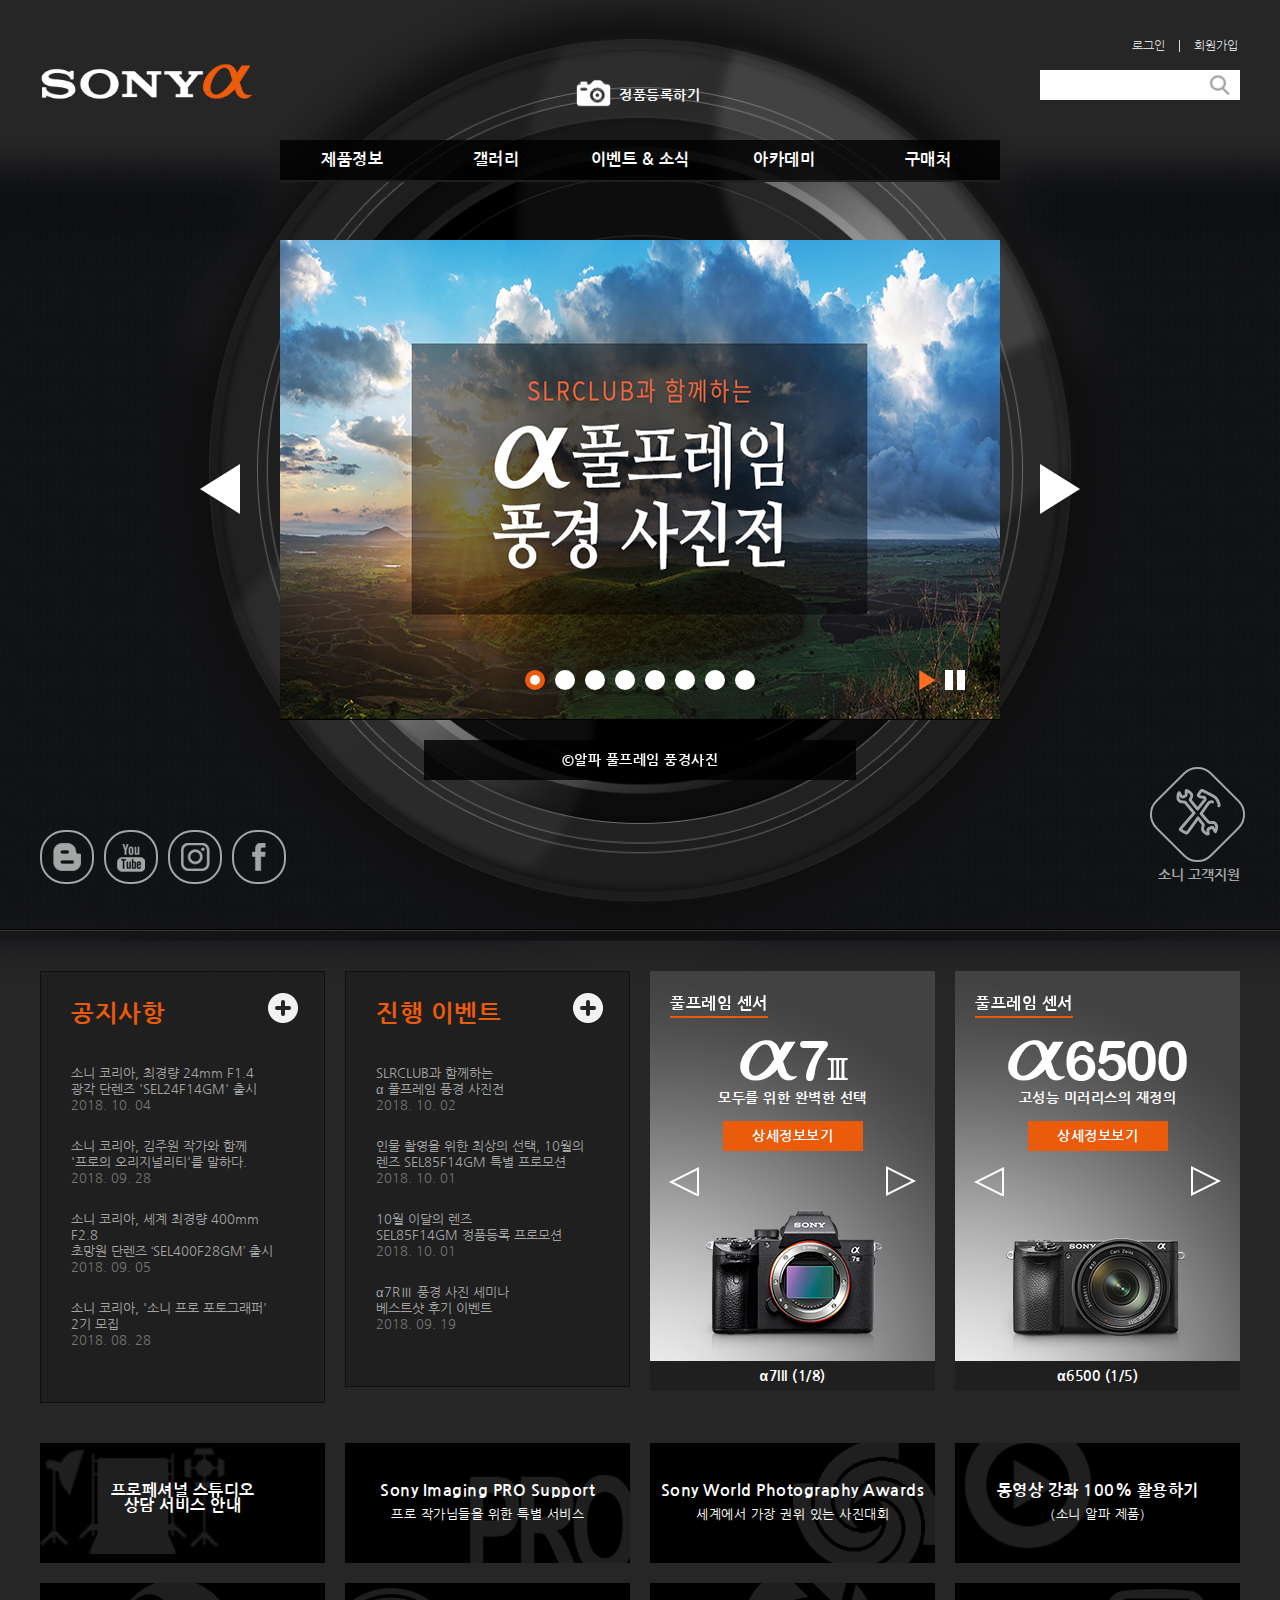
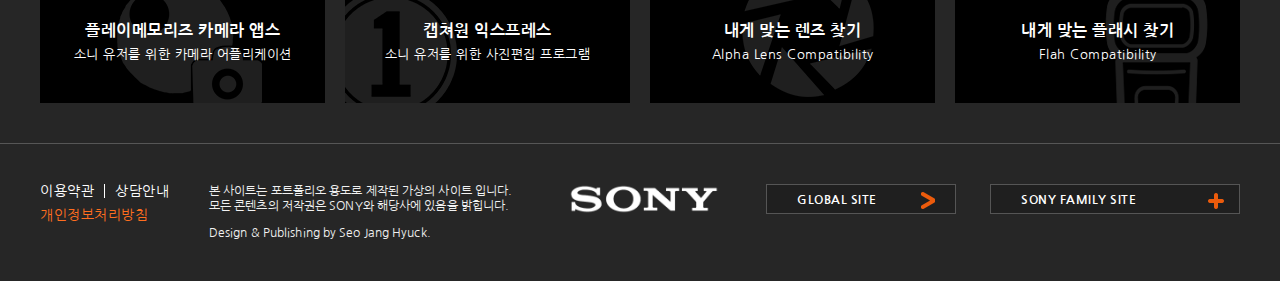
==== index.html @ c4f6bf71 "no message" ====
<!DOCTYPE html>
<html lang="ko">
<head>
    <title>소니코리아 알파</title>
    <meta charset="UTF-8">
    <meta name="description" content="소니 알파 카메라와 FE렌즈 안내, 다양한 이벤트, 아카데미 수강신청 등 다양한 컨텐츠를 만나실 수 있습니다.">
    <meta name="keywords" content="소니코리아 알파, 소니 알파, 알파, 제품정보, 갤러리, 이벤트, 알파 아카데미">
    <meta name="viewport" content="width=device-width, initial-scale=1.0, minimum-scale=1.0, maximum-scale=1.0, user-scalable=no">
    <meta name="msapplication-TileColor" content="#eb5b0c">
    <meta name="theme-color" content="#ffffff">
    <link href="https://fonts.googleapis.com/css?family=Nanum+Gothic" rel="stylesheet">
    <link href="css/normalize.css" rel="stylesheet">
    <link href="css/jquery.bxslider.css" rel="stylesheet">
    <link href="css/common.css" rel="stylesheet">
    <link href="css/main.css" rel="stylesheet">
    <link href="css/res_common.css" rel="stylesheet">
    <link href="css/res_main.css" rel="stylesheet">
    <link rel="apple-touch-icon" sizes="180x180" href="favicon/apple-touch-icon.png">
    <link rel="icon" type="image/png" sizes="32x32" href="favicon/favicon-32x32.png">
    <link rel="icon" type="image/png" sizes="16x16" href="favicon/favicon-16x16.png">
    <link rel="manifest" href="favicon/site.webmanifest">

    <!--[if lt IE 9]>
    <script src="js/html5.js"></script>
    <script src="js/selector.js"></script>
    <![endif]-->
    
    <script src="js/jquery_1.12.3.min.js"></script>
    <script src="js/jquery.bxslider.min.js"></script>
    <script src="js/common.js"></script>
    <script src="js/main.js"></script>
</head>

<body>
    <!--  Skip  -->
    <div class="s_skip">
        <a href="#s_mc">본문 바로가기</a>
        <a href="#s_gnb1">주메뉴 바로가기</a>
    </div>

    <!--  Header  -->
    <header id="s_hd">
        <div class="s_mhd s_clear s_center">
            <h1 class="s_hd_logo"><a href="/">소니 알파</a></h1>
            <div class="s_hd_pr">
                <img src="img/common/camera_icon.png" alt="카메라 아이콘">
                <a href="#">정품등록하기</a>
            </div>
            <div class="s_hd_ls">
                <div class="s_login">
                    <ul class="s_clear">
                        <li><a href="#">로그인</a></li>
                        <li><a href="#">회원가입</a></li>
                    </ul>
                </div>
                <div class="s_search">
                    <form action="#" method="post" name="grobal_search">
                        <fieldset>
                            <legend class="s_blind">검색창</legend>
                            <label for="s_stext" class="s_blind">검색어 입력</label>
                            <input id="s_stext" type="text" title="검색어 입력">
                            <input type="image" src="img/common/search_icon.png" alt="검색 아이콘">
                        </fieldset>
                    </form>
                </div>
            </div>
        </div>
        <nav id="s_gnb_wrap">
            <h2 class="s_blind">메뉴바</h2>
            <ul id="s_gnb1" class="s_clear">
                <li>
                    <a href="#"><span>제품정보</span></a>
                    <div class="s_gnb2">
                        <ul class="s_clear">
                            <li><a href="#">DSLR</a></li>
                            <li><a href="/sub/content1_2.html">미러리스</a></li>
                            <li><a href="#">렌즈</a></li>
                            <li><a href="#">액세서리</a></li>
                        </ul>
                    </div>
                </li>
                <li>
                    <a href="#"><span>갤러리</span></a>
                    <div class="s_gnb2">
                        <ul class="s_clear">
                            <li><a href="#">포토 갤러리</a></li>
                            <li><a href="#">동영상 갤러리</a></li>
                            <li><a href="#">제품 이미지</a></li>
                        </ul>
                    </div>
                </li>
                <li>
                    <a href="#"><span>이벤트 &amp; 소식</span></a>
                    <div class="s_gnb2">
                        <ul class="s_clear">
                            <li><a href="#">이벤트</a></li>
                            <li><a href="#">서포터즈 &amp; 리뷰어</a></li>
                            <li><a href="#">공지 &amp; 보도자료</a></li>
                        </ul>
                    </div>
                </li>
                <li>
                    <a href="#"><span>아카데미</span></a>
                    <div class="s_gnb2">
                        <ul class="s_clear">
                            <li><a href="#">강좌신청</a></li>
                            <li><a href="#">강사소개</a></li>
                            <li><a href="#">작가갤러리</a></li>
                        </ul>
                    </div>
                </li>
                <li>
                    <a href="#"><span>구매처</span></a>
                    <div class="s_gnb2">
                        <ul class="s_clear">
                            <li><a href="#">소니 스토어</a></li>
                            <li><a href="#">오프라인 대리점</a></li>
                            <li><a href="#">온라인 대리점</a></li>
                            <li><a href="#">렌즈 컨설팅 스토어</a></li>
                        </ul>
                    </div>
                </li>
            </ul>
        </nav>
        <button class="s_mgnb_btn"><span>모바일 메뉴 버튼</span></button>
        <div class="s_mgnb_con">
            <nav id="s_mgnb_wrap">
                <h2 class="s_blind">메뉴바</h2>
                <ul id="s_mgnb1">
                    <li>
                        <a href="#"><span>제품정보</span></a>
                        <div class="s_mgnb2">
                            <ul>
                                <li><a href="#">DSLR</a></li>
                                <li><a href="/sub/content1_2.html">미러리스</a></li>
                                <li><a href="#">렌즈</a></li>
                                <li><a href="#">액세서리</a></li>
                            </ul>
                        </div>
                    </li>
                    <li>
                        <a href="#"><span>갤러리</span></a>
                        <div class="s_mgnb2">
                            <ul>
                                <li><a href="#">포토 갤러리</a></li>
                                <li><a href="#">동영상 갤러리</a></li>
                                <li><a href="#">제품 이미지</a></li>
                            </ul>
                        </div>
                    </li>
                    <li>
                        <a href="#"><span>이벤트 &amp; 소식</span></a>
                        <div class="s_mgnb2">
                            <ul>
                                <li><a href="#">이벤트</a></li>
                                <li><a href="#">서포터즈 &amp; 리뷰어</a></li>
                                <li><a href="#">공지 &amp; 보도자료</a></li>
                            </ul>
                        </div>
                    </li>
                    <li>
                        <a href="#"><span>아카데미</span></a>
                        <div class="s_mgnb2">
                            <ul>
                                <li><a href="#">강좌신청</a></li>
                                <li><a href="#">강사소개</a></li>
                                <li><a href="#">작가갤러리</a></li>
                            </ul>
                        </div>
                    </li>
                    <li>
                        <a href="#"><span>구매처</span></a>
                        <div class="s_mgnb2">
                            <ul>
                                <li><a href="#">소니 스토어</a></li>
                                <li><a href="#">오프라인 대리점</a></li>
                                <li><a href="#">온라인 대리점</a></li>
                                <li><a href="#">렌즈 컨설팅 스토어</a></li>
                            </ul>
                        </div>
                    </li>
                </ul>
            </nav>
            <div class="s_hd_mls">
                <div class="s_mlogin">
                    <ul class="s_clear">
                        <li><a href="#">로그인</a></li>
                        <li><a href="#">회원가입</a></li>
                    </ul>
                </div>
                <div class="s_msearch">
                    <form action="#" method="post" name="grobal_search">
                        <fieldset>
                            <legend class="s_blind">검색창</legend>
                            <label for="s_mstext" class="s_blind">검색어 입력</label>
                            <input id="s_mstext" type="text" title="검색어 입력">
                            <input type="image" src="img/common/search_icon.png" alt="검색 아이콘">
                        </fieldset>
                    </form>
                </div>
            </div>
        </div>
    </header>

    <!--  Main banner  -->
    <div id="s_mb">
        <div class="s_mb_img">
            <h2 class="s_blind">Main Banner</h2>
            <div class="s_mbanner">
                <div><a href="#"><img src="img/main/banner/m_banner1.jpg" title="&copy;알파 풀프레임 풍경사진"></a></div>
                <div><a href="#"><img src="img/main/banner/m_banner2.jpg" title="&copy;10월의 렌즈 SEL85F14G"></a></div>
                <div><a href="#"><img src="img/main/banner/m_banner3.jpg" title="&copy;풍경 사진 베스트샷 후기 이벤트"></a></div>
                <div><a href="#"><img src="img/main/banner/m_banner4.jpg" title="&copy;SEL85F14GM 정품등록"></a></div>
                <div><a href="#"><img src="img/main/banner/m_banner5.jpg" title="&copy;프로페셔널 스튜디오 상담 서비스 안내"></a></div>
                <div><a href="#"><img src="img/main/banner/m_banner6.jpg" title="&copy;α7RIII 프로의 오리지널리티"></a></div>
                <div><a href="#"><img src="img/main/banner/m_banner7.jpg" title="&copy;풀프레임 카메라 무상 수리"></a></div>
                <div><a href="#"><img src="img/main/banner/m_banner8.jpg" title="&copy;알파 체험단 리뷰 감상하기"></a></div>
            </div>
        </div>
    </div>

    <!--  SNS & Customer Content  -->
    <div id="s_sc">
        <div class="sc_sc_con s_clear s_center">
            <section class="s_sns s_clear">
                <h2 class="s_blind">소니코리아 알파 SNS 모음</h2>
                <div class="s_sicon"><a href="#">블로그</a></div>
                <div class="s_sicon"><a href="#">유튜브</a></div>
                <div class="s_sicon"><a href="#">인스타그램</a></div>
                <div class="s_sicon"><a href="#">페이스북</a></div>
            </section>
            <div class="s_custom">
                <a href="#">
                    <img src="img/main/custom_icon_ms.png" alt="소니 고객지원 아이콘">
                    <p>소니 고객지원</p>
                </a>
            </div>
        </div>
    </div>

    <!--  Main Content  -->
    <div id="s_mc">
        <div class="s_mcon1 s_clear s_center">
            <div class="s_notice">
                <h2>공지사항</h2>
                <a href="#" class="s_notcon">
                    <h3>소니 코리아, 최경량 24mm F1.4 <br>광각 단렌즈 &#39;SEL24F14GM&#39; 출시</h3>
                    <p>2018. 10. 04</p>
                </a>
                <a href="#" class="s_notcon">
                    <h3>소니 코리아, 김주원 작가와 함께 <br>&#39;프로의 오리지널리티&#39;를 말하다.</h3>
                    <p>2018. 09. 28</p>
                </a>
                <a href="#" class="s_notcon">
                    <h3>소니 코리아, 세계 최경량 400mm F2.8 <br>초망원 단렌즈 ‘SEL400F28GM’ 출시</h3>
                    <p>2018. 09. 05</p>
                </a>
                <a href="#" class="s_notcon">
                    <h3>소니 코리아, &#39;소니 프로 포토그래퍼&#39; <br>2기 모집</h3>
                    <p>2018. 08. 28</p>
                </a>
                <div class="s_more">
                    <a href="#" title="공지사항 더보기">
                       더보기&#43;
                    </a>
                </div>
            </div>
            <div class="s_event">
                <h2>진행 이벤트</h2>
                <a href="#" class="s_evcon">
                    <h3>SLRCLUB과 함께하는 <br>α 풀프레임 풍경 사진전</h3>
                    <p>2018. 10. 02</p>
                </a>
                <a href="#" class="s_evcon">
                    <h3>인물 촬영을 위한 최상의 선택, 10월의 <br>렌즈 SEL85F14GM 특별 프로모션</h3>
                    <p>2018. 10. 01</p>
                </a>
                <a href="#" class="s_evcon">
                    <h3>10월 이달의 렌즈 <br>SEL85F14GM 정품등록 프로모션</h3>
                    <p>2018. 10. 01</p>
                </a>
                <a href="#" class="s_evcon">
                    <h3>α7RⅢ 풍경 사진 세미나 <br>베스트샷 후기 이벤트</h3>
                    <p>2018. 09. 19</p>
                </a>
                <div class="s_more">
                    <a href="#" title="진행 이벤트 더보기">
                       더보기&#43;
                    </a>
                </div>
            </div>
            <div class="s_fsbanner">
                <h2 class="s_blind">풀프레임 센서 제품</h2>
                <h3>풀프레임 센서</h3>
                <div class="s_fsimg">
                    <div>
                        <img src="img/main/product/f_banner1.jpg" title="α7III (1/8)">
                        <p>모두를 위한 완벽한 선택</p>
                        <a href="#">상세정보보기</a>
                    </div>
                    <div>
                        <img src="img/main/product/f_banner2.jpg" title="α9 (2/8)">
                        <p>새로운 풀프레임 시대의 서막</p>
                        <a href="#">상세정보보기</a>
                    </div>
                    <div>
                        <img src="img/main/product/f_banner3.jpg" title="α7RIII (3/8)">
                        <p>Resolution X Speed</p>
                        <a href="#">상세정보보기</a>
                    </div>
                    <div>
                        <img src="img/main/product/f_banner4.jpg" title="α7SII (4/8)">
                        <p>표현의 한계를 뛰어넘다</p>
                        <a href="#">상세정보보기</a>
                    </div>
                    <div>
                        <img src="img/main/product/f_banner5.jpg" title="α7RII (5/8)">
                        <p>풀프레임의 이상을 실현하다</p>
                        <a href="#">상세정보보기</a>
                    </div>
                    <div>
                        <img src="img/main/product/f_banner6.jpg" title="α7II (6/8)">
                        <p>흔들림을 정복하다</p>
                        <a href="#">상세정보보기</a>
                    </div>
                    <div>
                        <img src="img/main/product/f_banner7.jpg" title="α7S (7/8)">
                        <p>고감도를 정복하다</p>
                        <a href="#">상세정보보기</a>
                    </div>
                    <div>
                        <img src="img/main/product/f_banner8.jpg" title="α7 (8/8)">
                        <p>Perfection for all</p>
                        <a href="#">상세정보보기</a>
                    </div>
                </div>
            </div>
            <div class="s_csbanner">
                <h2 class="s_blind">풀프레임 센서 제품</h2>
                <h3>풀프레임 센서</h3>
                <div class="s_csimg">
                    <div>
                        <img src="img/main/product/c_banner1.jpg" title="α6500 (1/5)">
                        <p>고성능 미러리스의 재정의</p>
                        <a href="#">상세정보보기</a>
                    </div>
                    <div>
                        <img src="img/main/product/c_banner2.jpg" title="α6300 (2/5)">
                        <p>사진과 영상의 완벽한 조화</p>
                        <a href="#">상세정보보기</a>
                    </div>
                    <div>
                        <img src="img/main/product/c_banner3.jpg" title="α6000 (3/5)">
                        <p>미러리스의 한계를 초월하다</p>
                        <a href="#">상세정보보기</a>
                    </div>
                    <div>
                        <img src="img/main/product/c_banner4.jpg" title="α5100 (4/5)">
                        <p>미러리스의 추월</p>
                        <a href="#">상세정보보기</a>
                    </div>
                    <div>
                        <img src="img/main/product/c_banner5.jpg" title="α5000 (5/5)">
                        <p>예뻐지는 카메라</p>
                        <a href="#">상세정보보기</a>
                    </div>
                </div>
            </div> 
        </div>
        <section class="s_mcon2 s_clear s_center">
            <div class="s_box">
                <a href="#">
                    <img src="img/main/con_icon/studio_icon.png" alt="스튜디오 아이콘">
                    <h2>프로페셔널 스튜디오<br>상담 서비스 안내</h2>
                </a>
            </div>
            <div class="s_box">
                <a href="#">
                    <img src="img/main/con_icon/pro_icon.png" alt="프로 아이콘">
                    <h2>Sony Imaging <br>PRO Support</h2>
                    <p>프로 작가님들을 위한 <br>특별 서비스</p>
                </a>
            </div>
            <div class="s_box">
                <a href="#">
                    <img src="img/main/con_icon/award_icon.png" alt="소니 사진대회 로고 아이콘">
                    <h2>Sony World <br>Photography Awards</h2>
                    <p>세계에서 가장 권위 있는 <br>사진대회</p>
                </a>
            </div>
            <div class="s_box">
                <a href="#">
                    <img src="img/main/con_icon/player_icon.png" alt="동영상 아이콘">
                    <h2>동영상 강좌 <br>100&#37; 활용하기</h2>
                    <p>&#40;소니 알파 제품&#41;</p>
                </a>
            </div>
            <div class="s_box">
                <a href="#">
                    <img src="img/main/con_icon/camera_app_icon.png" alt="플레이메모리즈 로고 아이콘">
                    <h2>플레이메모리즈 <br>카메라 앱스</h2>
                    <p>소니 유저를 위한 <br>카메라 어플리케이션</p>
                </a>
            </div>
            <div class="s_box">
                <a href="#">
                    <img src="img/main/con_icon/capone_icon.png" alt="캡쳐원 로고 아이콘">
                    <h2>캡쳐원 익스프레스</h2>
                    <p>소니 유저를 위한 <br>사진편집 프로그램</p>
                </a>
            </div>
            <div class="s_box">
                <a href="#">
                    <img src="img/main/con_icon/lens_icon.png" alt="렌즈 아이콘">
                    <h2>내게 맞는 렌즈 찾기</h2>
                    <p>Alpha Lens Compatibility</p>
                </a>
            </div>
            <div class="s_box">
                <a href="#">
                    <img src="img/main/con_icon/flash_icon.png" alt="플레시 아이콘">
                    <h2>내게 맞는 플래시 찾기</h2>
                    <p>Flah Compatibility</p>
                </a>
            </div>
        </section>
    </div>

    <!--  Footer  -->
    <footer id="s_ft">
        <div class="s_ft_con s_clear s_center">
            <h2 class="s_blind">소니코리아 알파 Site Footer</h2>
            <div class="s_privacy">
                <ul class="s_clear">
                    <li><a href="#">이용약관</a></li>
                    <li><a href="#">상담안내</a></li>
                    <li><a href="#">개인정보처리방침</a></li>
                </ul>
            </div>
            <address class="s_addr">
                본 사이트는 포트폴리오 용도로 제작된 가상의 사이트 입니다.<br>
                모든 콘텐츠의 저작권은 SONY와 해당사에 있음을 밝힙니다.<br>
                <small>Design &amp; Publishing by Seo Jang Hyuck.</small>
            </address>
            <h3 class="s_ft_logo">소니 로고</h3>
            <div class="s_ghome">
                <a href="#">
                    <p>GLOBAL SITE</p>
                    <img  src="img/common/go_arrow_icon.png" alt="이동하기 아이콘">
                </a>
            </div>
            <div class="s_family">
                <img src="img/common/more_icon_o.png" alt="관련 사이트 펼치기">
                <div class="s_site_group">
                    <h3>SONY FAMILY SITE</h3>
                    <ul>
                        <li>
                            소니코리아 Family Site
                            <ul class="s_site">
                                <li><a href="#">소니코리아</a></li>
                                <li><a href="#">소니스토어 온라인</a></li>
                                <li><a href="#">소니코리아 고객지원</a></li>
                                <li><a href="#">Xperia™</a></li>
                                <li><a href="#">소니 방송/업무용 솔루션</a></li>
                                <li><a href="#">소니 방송/업무용 솔루션 고객지원</a></li>
                            </ul>
                        </li>
                        <li>
                            Family Company
                            <ul class="s_site">
                                <li><a href="#">소니 픽쳐스</a></li>
                                <li><a href="#">소니 컴퓨터 엔터테인먼트 코리아</a></li>
                                <li><a href="#">소니 ATV 뮤직 퍼블리싱</a></li>
                            </ul>
                        </li>
                    </ul>
                </div>
            </div>
        </div>
    </footer>
</body>
</html>
---- css/common.css ----
@charset "utf-8";
/* Base */
body{
    font-family: 'Nanum Gothic', sans-serif;
    font-size: 12px;
    color: #a4a6a6;
    background: #262626 url(../img/common/background.jpg) no-repeat center top;
    background-size: cover;
}
a:link, a:visited{
    color: #fff;
    text-decoration: none;
}
a:hover, a:focus{
    color: #ed5b0c;
}
img{vertical-align: top;}

/* Common Class */
.s_center{
    width: 1200px;
    margin: 0 auto;
}
.s_blind{
    position: absolute;
    left: -9999px;
}
.s_clear:after{
    content: '';
    display: block;
    clear: both;
}

/* Skip */
.s_skip>a{
    position: absolute;
    top: 0px;
    left: -9999px;
    width: 100%;
    height: 30px;
    line-height: 30px;
    text-align: center;
    background: #2b2bab;
    color: #fff;
}
.s_skip>a:focus{
    left: 0px;
}

/* Header */
.s_mhd{
    height: 60px;
    margin-top: 40px;
}

/* Logo */
.s_hd_logo{
    float: left;
    width: 213px;
    height: 39px;
    margin-top: 22px;
    background: url(../img/common/main_logo.png) no-repeat center center;
    background-size: contain;
    background-size: cover;
    text-indent: -9999px;
}
.s_hd_logo>a{
    display: block;
    width: 100%;
    height: 100%;
}

/* Product Register */
.s_hd_pr{
    float: left;
    width: 125px;
    width: 130px;
    margin-top: 38px;
    margin-left: 320px;
}
.s_hd_pr>img{
    width: 40px;
}
.s_hd_pr>a{
    display: inline-block;
    padding-top: 10px;
    margin-left: 3px;
    letter-spacing: 0.5px;
    font-size: 14px;
    font-weight: bold;
}
.s_hd_pr>img.s_pr_act,.s_hd_pr>img.s_pr_act{
    animation: camani 0.3s 3 linear;
}
@keyframes camani{
    0%{
        transform: rotateZ(-10deg)
    }
    50%{
        transform: rotateZ(10deg)
    }
    100%{
        transform: rotateZ(-10deg)
    }
}

/* Login & search */
.s_hd_ls{
    width: 200px;
    float: right;
}
.s_login{
    margin-bottom: 18px;
}
.s_login>ul{
    padding-left: 92px;
    line-height: 12px;
}
.s_login>ul>li:nth-of-type(1){
    float: left;
    padding-right: 14px;
    border-right: 1px solid #d9d9d9;
    margin-right: 14px;
}
.s_login>ul>li:nth-of-type(2){
    float: left;
}
.s_login>ul>li>a:link, .s_login>ul>li>a:visited{
    color: #d9d9d9;
}
.s_login>ul>li>a:hover, .s_login>ul>li>a:focus{
    color: #ed5b0c;
}
.s_search>form>fieldset{
    position: relative;
    width: 200px;
    height: 30px;
    background: #fff;
}
.s_search>form>fieldset>input:nth-of-type(1){
    position: absolute;
    top: 5px;
    left: 8px;
    width: 155px;
    height: 22px;
    padding: 0px;
    background: #fff;
    border: none;
}
.s_search>form>fieldset>input:nth-of-type(2){
    position: absolute;
    top: 3px;
    right: 8px;
    width: 24px;
    height: 24px;
}

/* Grobal Navigation */
#s_gnb_wrap{
    position: relative;
    width: 720px;
    margin: 40px auto 0px;
}
#s_gnb1>li{
    float: left;
    width: 20%;
    height: 40px;
    line-height: 40px;
    text-align: center;
    background-color: rgb(0,0,0);
    background-color: rgba(0,0,0,0.8);
}
#s_gnb1>li>a{
    display: block;
    letter-spacing: 0.5px;
    font-size: 16px;
    font-weight: bold;
    color: #fff;
}
#s_gnb1>li>a.s_gnb_ac{
    background: #ff6e1f;
}
#s_gnb1>li>a>span{
    display: inline-block;
    height: 37px;
}
#s_gnb1>li>a>span.s_gnb_ac{
    border-bottom: 2px solid #fff;
}
.s_gnb2{
    border-top: 2px solid #1f1f1f;
}
.s_gnb2>ul{
    position: absolute;
    top: 42px;
    left: 0px;
    display: none;
    width: 720px;
    height: 40px;
    line-height: 40px;
    background-color: rgb(0,0,0);
    background-color: rgba(0,0,0,0.8);
}
.s_gnb2>ul>li{
    float: left;
    margin-right: 20px;
}
.s_gnb2>ul>li>a{
    font-size: 14px;
    font-weight: normal;
}
#s_gnb1>li:nth-of-type(1)>.s_gnb2>ul>li:nth-of-type(1){
    margin-left: 42px;
}
#s_gnb1>li:nth-of-type(2)>.s_gnb2>ul>li:nth-of-type(1){
    margin-left: 145px;
}
#s_gnb1>li:nth-of-type(3)>.s_gnb2>ul>li:nth-of-type(1){
    margin-left: 250px;
}
#s_gnb1>li:nth-of-type(4)>.s_gnb2>ul>li:nth-of-type(1){
    margin-left: 376px;
}
#s_gnb1>li:nth-of-type(5)>.s_gnb2>ul>li:nth-of-type(1){
    margin-left: 251px;
}

/* Footer */
#s_ft{
    border-top: 1px solid #565656;
    margin: 40px 0px;
    padding-top: 40px;
    letter-spacing: 0.5px;
}
.s_ft_con>:nth-child(n){
    float: left;
}

/* Privacy */
.s_privacy{
    width: 140px;
    margin-right: 29px;
}
.s_privacy>ul>li{
    float: left;
    height: 14px;
    line-height: 14px;
    font-size: 14px;
}
.s_privacy>ul>li>a{
    color: #fff;
    font-weight: normal;
}
.s_privacy>ul>li:nth-of-type(1){
    padding-right: 10px;
    border-right: 1px solid #fff;
    margin-right: 10px;
}
.s_privacy>ul>li:nth-of-type(3){
    margin-top: 10px;
}
.s_privacy>ul>li:nth-of-type(3)>a{
    color: #ff6e1f;
}

/* Address */
.s_ft_con>.s_addr{
    width: 340px;
    margin-right: 20px;
    letter-spacing: 0.1px;
    color: #f2f2f2;
}
.s_addr>small{
    display: block;
    font-size: 12px;
    margin-top: 12px;
}

/* Footer Logo */
.s_ft_logo{
    text-indent: -9999px;
    width: 149px;
    height: 30px;
    margin-right: 48px;
    background: url(../img/common/sub_logo.png) no-repeat;
    background-size: cover;
}

/* Global Site */
.s_ghome{
    position: relative;
    overflow: hidden;
    width: 190px;
    height: 30px;
    line-height: 30px;
    padding-left: 30px;
    border: 1px solid #555;
    margin-right: 20px;
    box-sizing: border-box;
    background-color: #1f1f1f;
}
.s_ghome>a>p{
    color: #fff;
    font-size: 12px;
    font-weight: bold;
}
.s_ghome>a>img{
    position: absolute;
    top: 7px;
    right: 20px;
    transition: 1.2s;
}
.s_ghome>a:hover>img, .s_ghome>a:focus>img{
    right: -14px;
}

/* Family Site */
.s_ft_con>.s_family{
    position: relative;
    float: right;
    width: 250px;
    height: 30px;
    line-height: 30px;
    padding-left: 30px;
    border: 1px solid #555;
    box-sizing: border-box;
    background-color: #1f1f1f;
    font-size: 12px;
    font-weight: bold;
    color: #fff;
    cursor: pointer;
}
.s_ft_con>.s_family>img{
    position: absolute;
    top: 8px;
    right: 15px;
    transform: rotateZ(0deg);
    transition: 3s;
}
.s_ft_con>.s_family:hover>img, .s_ft_con>.s_family:focus>img{
    transform: rotateZ(315deg);
}
.s_ft_con>.s_family>div>ul{
    position: absolute;
    display: none;
    bottom: 30px;
    left: -1px;
    width: 250px;
    line-height: 20px;
    padding: 10px 20px 0px;
    border: 1px solid #555;
    box-sizing: border-box;
    overflow: hidden;
    background-color: #1f1f1f;
    font-size: 13px;
    color: #ff6e1f;
}
.s_family>div>ul>li>ul{
    margin: 10px 0px;
    border-top: 1px solid #555;
    padding: 10px 0px;
}
.s_site>li>a{
    display: block;
    width: 100%;
    font-size: 12px;
    font-weight: normal;
    color: #fff;
}
.s_site>li>a:hover, .s_site>li>a:focus{
    color: #ff6e1f;
}
---- css/main.css ----
@charset "utf-8";

/* Main Banner */
.s_mb_img{
    max-width: 720px;
    margin: 60px auto 30px;
}

/* SNS & Customer Content */
#s_sc{
    margin-top: 55px;
    padding-bottom: 45px;
    border-bottom: 1px solid #000;
}
.s_sns{
    margin-top: 55px;
    float: left;
}
.s_sns>div{
    float: left;
    width: 50px;
    height: 50px;
    text-indent: -9999px;
    border: 2px solid #a4a6a6;
    border-radius: 25px;
    margin-right: 10px;
    transition: 0.5s;
}
.s_sns>div:hover, .s_sns>div:focus{
    border: 2px solid #000;
}
.s_sns>div:nth-of-type(1){
    background: url(../img/main/sns/blog_icon_s.png) no-repeat center center;
}
.s_sns>div:nth-of-type(2){
    background: url(../img/main/sns/youtube_icon_s.png) no-repeat center center;
}
.s_sns>div:nth-of-type(3){
    background: url(../img/main/sns/insta_icon_s.png) no-repeat center center;
}
.s_sns>div:nth-of-type(4){
    background: url(../img/main/sns/face_icon_s.png) no-repeat center center;
}
.s_sns>div:nth-of-type(1):hover, .s_sns>div:nth-of-type(1):focus{
    background: #fff url(../img/main/sns/blog_icon_p.png) no-repeat center center;
}
.s_sns>div:nth-of-type(2):hover, .s_sns>div:nth-of-type(2):focus{
    background: #fff url(../img/main/sns/youtube_icon_p.png) no-repeat center center;
}
.s_sns>div:nth-of-type(3):hover, .s_sns>div:nth-of-type(3):focus{
    background: #fff url(../img/main/sns/insta_icon_p.png) no-repeat center center;
}
.s_sns>div:nth-of-type(4):hover, .s_sns>div:nth-of-type(4):focus{
    background: #fff url(../img/main/sns/face_icon_p.png) no-repeat center center;
}
.s_sns>div>a{
    display: block;
    width: 100%;
    height: 100%;
}
.s_custom{
    float: right;
    position: relative;
}
.s_custom>a:before{
    content: "";
    display: block;
    width: 75px;
    height: 75px;
    border: 2px solid #a4a6a6;
    border-radius: 20px;
    text-indent: -9999px;
    transform: rotateZ(45deg);
    transition: 2s linear;
}
.s_custom>a>img{
    position: absolute;
    width: 54px;
    height: 54px;
    top: 10px;
    left: 14px;
}
.s_custom>a>p{
    margin-top: 14px;
    font-size: 14px;
    font-weight: bold;
    color: #a4a6a6;
}
.s_custom:hover>a:before, .s_custom:focus>a:before{
    transform: rotateZ(-315deg);
}


/* Main Content */
#s_mc{
    padding-top: 40px;
    border-top: 1px solid #343434;
}

/* Content 1 */
.s_mcon1>div{
    position: relative;
    float: left;
    width: 285px;
    margin-right: 20px;
    box-sizing: border-box;
}
.s_mcon1>.s_csbanner{
    margin-right: 0px;
}

/* Notice & Event */
.s_mcon1>.s_notice, .s_mcon1>.s_event{
    padding: 30px 25px 43px 20px;
    border: 1px solid #0f0f0f;
    box-sizing: border-box;
    background-color: #1f1f1f;
}
.s_mcon1>.s_notice>h2, .s_mcon1>.s_event>h2{
    margin: 0px 0px 30px 10px;
    color: #eb5b0c;
    font-size: 24px;
    font-weight: bold;
    letter-spacing: 0.5px;
}
.s_notcon, .s_evcon{
    display: block;
    line-height: 16px;
    padding: 10px;
    margin-bottom: 5px;
    transition: 0.5s;
    font-size: 13px;
}
.s_notice>a:nth-of-type(4), .s_event>a:nth-of-type(4){
    margin-bottom: 0px;
}
.s_notcon>h3, .s_evcon>h3{
    font-size: 13px;
    color: #a4a6a6;
}
.s_notcon>p, .s_evcon>p{
    font-size: 13px;
    color: #777;
}
.s_notcon:hover, .s_evcon:hover, .s_notcon:focus, .s_evcon:focus{
    background-color: #fff;
}
.s_notcon:hover>h3, .s_evcon:hover>h3, .s_notcon:focus>h3, .s_evcon:focus>h3, .s_notcon:hover>p, .s_evcon:hover>p, .s_notcon:focus>p, .s_evcon:focus>p{
    color: #000;
    font-weight: bold;
}
.s_more{
    position: absolute;
    top: 20px;
    right: 25px;
}
.s_more>a{
    display: block;
    width: 32px;
    height: 32px;
    background-image: url(../img/main/more_icon_b.png);
    text-indent: -9999px;
}

/* Sub Banner 1 & 2 */
.s_fsbanner>h3, .s_csbanner>h3{
    display: inline-block;
    z-index: 10;
    position: absolute;
    top: 25px;
    left: 20px;
    font-size: 16px;
    letter-spacing: 0.5px;
    font-weight: bold;
    padding-bottom: 5px;
    border-bottom: 2px solid #eb5b0c;
    box-sizing: border-box;
    color: #fff;
}
.s_fsimg>div:before, .s_csimg>div:before{
    content: "";
    display: block;
    position: absolute;
    top: 0px;
    left: 0px;
    width: 100%;
    height: 100%;
    box-sizing: border-box;
    transition: 0.4s;
}
.s_fsbanner:hover .s_fsimg>div:before, .s_csbanner:hover .s_csimg>div:before{
    z-index: 1;
    border: 5px solid #eb5b0c;
}
.s_fsimg>div>p, .s_csimg>div>p{
    display: block;
    position: absolute;
    top: 120px;
    left: 0px;
    width: 100%;
    text-align: center;
    font-size: 14px;
    font-weight: bold;
    letter-spacing: 0.5px;
    color: #fff;
}
.s_fsimg>div>a, .s_csimg>div>a{
    z-index: 10;
    display: block;
    position: absolute;
    top: 150px;
    left: 50%;
    margin-left: -70px;
    width: 140px;
    height: 30px;
    line-height: 30px;
    letter-spacing: 0.5px;
    text-align: center;
    font-size: 14px;
    font-weight: bold;
    color: #fff;
    background-color: #eb5b0c;
}

/* Content 2 */
.s_mcon2{
    margin-top: 40px;
}
.s_box{
    position: relative;
    float: left;
    width: 23.75%;
    height: 120px;
    margin-bottom: 20px;
    margin-right: 20px;
    box-sizing: border-box;
    background-color: #000;
}
.s_box:hover, .s_box:focus{
    background-color: #fff;
}
.s_box:before{
    content: "";
    display: block;
    position: relative;
    width: 100%;
    height: 100%;
    box-sizing: border-box;
}
.s_box:hover:before, .s_box:focus:before{
    border: 3px solid #eb5b0c;
}
.s_box:nth-of-type(4), .s_box:nth-of-type(8){
    margin-right: 0px;
}
.s_box:nth-of-type(5), .s_box:nth-of-type(6), .s_box:nth-of-type(7), .s_box:nth-of-type(8){
    margin-bottom: 0px;
}
.s_box>a{
    display: block;
    position: absolute;
    top: 0px;
    left: 0px;
    overflow: hidden;
    width: 100%;
    height: 100%;
    letter-spacing: 0.5px;
    text-align: center;
}
.s_box>a>img{
    position: absolute;
}
.s_box>a>h2{
    position: absolute;
    top: 40px;
    left: 0px;
    width: 100%;
    font-size: 16px;
    font-weight: bold;
}
.s_box:nth-of-type(n)>a>h2>br, .s_box:nth-of-type(n)>a>p>br{
    display: none;
}
.s_box:nth-of-type(1)>a>h2>br{
    display: block;
}
.s_box>a>p{
    position: absolute;
    bottom: 40px;
    left: 0px;
    width: 100%;
    font-size: 13px;
    font-weight: normal;
}
.s_mcon2>div:nth-of-type(1)>a>img{
    top: 4px;
    left: 0px;
    transition: 1s linear;
}
.s_mcon2>div:nth-of-type(2)>a>img{
    bottom: -12px;
    right: -6px;
    transition: 1s linear;
}
.s_mcon2>div:nth-of-type(3)>a>img{
    bottom: -27px;
    right: -8px;
    transition: 1s linear;
}
.s_mcon2>div:nth-of-type(4)>a>img{
    top: -22px;
    left: 10px;
    transition: 1s linear;
}
.s_mcon2>div:nth-of-type(5)>a>img{
    top: -4px;
    left: 77px;
    transition: 1s linear;
}
.s_mcon2>div:nth-of-type(6)>a>img{
    bottom: -17px;
    left: -20px;
    transition: 1s linear;
}
.s_mcon2>div:nth-of-type(7)>a>img{
    top: -20px;
    right: 61px;
    transition: 1s linear;
}
.s_mcon2>div:nth-of-type(8)>a>img{
    top: 6px;
    right: 32px;
    transition: 1s linear;
}
.s_box:hover>a>img, .s_box:focus>a>img{
    opacity: 0.1;
}
@keyframes boxani1{
    from{
        transform: rotateZ(0deg);
    }
    to{
        transform: rotateZ(360deg);
    }
}
.s_mcon2>div:nth-of-type(1):hover>a>img, .s_mcon2>div:nth-of-type(1):focus>a>img{
    left: 100px;
}
.s_mcon2>div:nth-of-type(2):hover>a>img, .s_mcon2>div:nth-of-type(2):focus>a>img{
    bottom: 30px;
}
.s_mcon2>div:nth-of-type(3):hover>a>img, .s_mcon2>div:nth-of-type(3):focus>a>img{
    animation: boxani1 3s infinite linear;
}
.s_mcon2>div:nth-of-type(4):hover>a>img, .s_mcon2>div:nth-of-type(4):focus>a>img{
    left: 150px;
}
.s_mcon2>div:nth-of-type(6):hover>a>img, .s_mcon2>div:nth-of-type(6):focus>a>img{
    left: 150px;
}
.s_mcon2>div:nth-of-type(7):hover>a>img, .s_mcon2>div:nth-of-type(7):focus>a>img{
    animation: boxani1 3s infinite linear;
}
.s_mcon2>div:nth-of-type(8):hover>a>img, .s_mcon2>div:nth-of-type(8):focus>a>img{
    right: 150px;
}
---- css/res_common.css ----
@charset "utf-8";
/* Common */
.s_mgnb_btn, .s_mgnb_con{
    display: none;
}
.s_mgnb_btn{
    position: absolute;
    top: 4vw;
    left: 20px;
    width: 45px;
    height: 45px;
    border: none;
    text-indent: -9999px;
    z-index: 9980;
    background: #111;
}
.s_mgnb_btn:before, .s_mgnb_btn>span, .s_mgnb_btn:after{
    display: block;
    position: absolute;
    left: 10px;
    width: 25px;
    height: 2px;
    background: #fff;
    transition: 0.4s;
}
.s_mgnb_btn:before{
    content: "";
    top: 13px;
}
.s_mgnb_btn>span{
    top: 22px;
}
.s_mgnb_btn:after{
    content: "";
    bottom: 12px;
}
.s_mgnb_btn.s_mgnb_a:before{
    left: 14px;
    width: 27px;
    transform: rotateZ(45deg);
    transform-origin: left top;
}
.s_mgnb_btn.s_mgnb_a>span{
    width: 0px;
    margin-left: 12px;
    opacity: 0;
}
.s_mgnb_btn.s_mgnb_a:after{
    left: 14px;
    width: 27px;
    transform: rotateZ(-45deg);
    transform-origin: left bottom;
}
.s_mgnb_con{
    position: absolute;
    top: 0px;
    left: calc(-25vw - 10px);
    width: 25vw;
    height: 100%;
    padding-top: 100px;
    border-right: 1px solid #000;
    box-sizing: border-box;
    z-index: 9970;
    background: #111;
    transition: 0.4s;
}
.s_mgnb_con.s_mgnb_a{
    left: 0px;
}
#s_mgnb1{
    margin-bottom: 20px;
}
#s_mgnb1>li>a{
    display: block;
    height: 3.5vw;
    line-height: 3.5vw;
    text-align: center;
    border-bottom: 2px solid #333;
    background: #fff;
}
#s_mgnb1>li>a.s_mgnb_ac{
    background-color: #eb5b0c;
}
#s_mgnb1>li>a>span{
    font-size: 2vw;
    font-weight: bold;
    letter-spacing: 1px;
    color: #111;
}
#s_mgnb1>li>a>span.s_mgnb_ac{
    color: #fff;
}
.s_mgnb2>ul{
    display: none;
}
.s_mgnb2>ul>li>a{
    display: block;
    height: 3.5vw;
    line-height: 3.5vw;
    padding-left: 20px;
    font-size: 1.5vw;
    background: #262626;
}
.s_hd_mls{
    width: calc(20vw - 20px);
    margin: 0 auto;
}
.s_mlogin{
    margin-bottom: 10px;
    text-align: center;
}
.s_mlogin>ul{
    display: inline-block;
}
.s_mlogin>ul>li:nth-of-type(1){
    float: left;
    line-height: 1.2vw;
    padding-right: 14px;
    border-right: 1px solid #d9d9d9;
    margin-right: 14px;
}
.s_mlogin>ul>li>a{
    font-size: 1.2vw;
}
.s_mlogin>ul>li:nth-of-type(2){
    float: left;
    line-height: 1.2vw;
}
.s_msearch{
    position: relative;
    width: 100%;
    padding: 3px;
    box-sizing: border-box;
    background: #fff;
}
.s_msearch>form>fieldset>input:nth-of-type(1){
    width: calc(100% - 33px);
    height: 24px;
    background: #fff;
    border: none;
}
.s_msearch>form>fieldset>input:nth-of-type(2){
    position: absolute;
    top: 4px;
    right: 3px;
    width: 24px;
    height: 24px;
}
/* Tablet 768px~1199px */
@media all and (min-width: 768px) and (max-width: 1199px){
    .s_center{
        width: initial;
    }
    .s_res_img{
        width: 100%;
    }
    #s_gnb_wrap, .s_hd_ls, .s_ghome, .s_family{
        display: none;
    }
    
    /* Header */
    .s_mhd{
        margin-top: 0px;
        height: 5.5vw;
    }
    .s_hd_logo{
        float: none;
        margin: 0px auto;
        width: 21vw;
        height: 4vw;
    }
    .s_hd_pr{
        float: none;
        position: absolute;
        top: 3vw;
        right: 20px;
        width: initial;
        margin: 0px;
        text-align: center;
    }
    .s_hd_pr>a{
        display: block;
        padding-top: 3px;
        font-size: 14px;
    }
    .s_hd_pr>img{
        width: 48px;
    }
    .s_mgnb_con, .s_mgnb_btn{
        display: block;
    }
    /* Footer */
    #s_ft{
        position: relative;
        padding-top: 4.2vw;
        margin-top: 4.2vw;
        margin-bottom: 4.2vw;
    }
    .s_ft_con>:nth-child(n){
        float: none;
        margin: 0px auto;
    }
    .s_privacy{
        width: initial;
        text-align: center;
    }
    .s_privacy>ul{
        display: inline-block;
    }
    .s_privacy>ul>li{
        height: 1.6vw;
        line-height: 1.6vw;
    }
    .s_privacy>ul>li>a{
        font-size: 1.6vw;
    }
    .s_privacy>ul>li:nth-of-type(2){
        padding-right: 10px;
        border-right: 1px solid #fff;
        margin-right: 10px;
    }
    .s_privacy>ul>li:nth-of-type(3){
        margin-top: 0px;
    }
    .s_ft_con>.s_addr{
        width: initial;
        margin: 20px auto 0px;
        font-size: 1.6vw;
        text-align: center;
    }
    .s_addr>small{
        font-size: 1.4vw;
    }
} /* Tablet End */

/* Mobile ~767px */
@media all and (max-width: 767px){
    .s_center{
        width: initial;
    }
    .s_res_img{
        width: 100%;
    }
    #s_gnb_wrap, .s_hd_ls, .s_ghome, .s_family{
        display: none;
    }
    body{
        position: relative;
        padding-top: 7vw;
        background-image: none;
    }
    
    /* Header */
    .s_mhd{
        height: 7vw;
        margin-top: 0px;
        padding-bottom: 20px;
    }
    .s_mgnb_btn{
        left: 10px;
        width: 11vw;
        height: 11vw;
    }
    .s_mgnb_btn:before, .s_mgnb_btn>span, .s_mgnb_btn:after{
        left: 2vw;
        width: 7vw;
        height: 0.8vw;
    }
    .s_mgnb_btn:before{
        top: 2.4vw;
    }
    .s_mgnb_btn>span{
        top: 5vw;
    }
    .s_mgnb_btn:after{
        bottom: 2.4vw;
    }
    .s_mgnb_btn.s_mgnb_a:before{
        left: 2.8vw;
        width: 8vw;
    }
    .s_mgnb_btn.s_mgnb_a>span{
        width: 0px;
        margin-left: 3.5vw;
        opacity: 0;
    }
    .s_mgnb_btn.s_mgnb_a:after{
        left: 2.8vw;
        width: 8vw;
    }
    .s_mgnb_con{
        left: calc(-50vw - 10px);
        width: 50vw;
        padding-top: calc(14vw + 20px);
    }
    #s_mgnb1>li>a{
        height: 9vw;
        line-height: 9vw;
    }
    #s_mgnb1>li>a>span{
        font-size: 3.6vw;
        font-weight: bold;
    }
    .s_mgnb2>ul>li>a{
        height: 9vw;
        line-height: 9vw;
        padding-left: 10px;
        font-size: 3.2vw;
    }
    .s_hd_mls{
        width: calc(50vw - 20px);
    }
    .s_mlogin>ul>li:nth-of-type(n){
        line-height: 3.2vw;
    }
    .s_mlogin>ul>li>a{
        font-size: 3.2vw;
    }
    .s_msearch>form>fieldset>input:nth-of-type(1){
        height: 6vw;
    }
    .s_msearch>form>fieldset>input:nth-of-type(2){
        top: 1vw;
        width: 6vw;
        height: 6vw;
    }
    .s_hd_logo{
        float: none;
        margin: 0px auto;
        width: 40vw;
        height: 100%;
    }
    .s_hd_pr{
        float: none;
        position: absolute;
        top: 3.5vw;
        right: 10px;
        width: initial;
        margin: 0px;
        text-align: center;
    }
    .s_hd_pr>a{
        display: block;
        padding-top: 3px;
        font-size: 2.8vw;
    }
    .s_hd_pr>img{
        width: 11vw;
    }
    .s_mgnb_con, .s_mgnb_btn{
        display: block;
    }
    /* Footer */
    #s_ft{
        position: relative;
        padding-top: 20px;
        margin: 20px 0px;
    }
    .s_ft_con>:nth-child(n){
        float: none;
        margin: 0px auto 10px;
    }
    .s_privacy{
        width: initial;
        text-align: center;
    }
    .s_privacy>ul{
        display: inline-block;
    }
    .s_privacy>ul>li{
        height: 3.2vw;
        line-height: 3.2vw;
    }
    .s_privacy>ul>li>a{
        font-size: 3.2vw;
    }
    .s_privacy>ul>li:nth-of-type(2){
        padding-right: 10px;
        border-right: 1px solid #fff;
        margin-right: 10px;
    }
    .s_privacy>ul>li:nth-of-type(3){
        margin-top: 0px;
    }
    .s_ft_con>.s_addr{
        width: initial;
        font-size: 2.8vw;
        text-align: center;
    }
    .s_addr>small{
        font-size: 2.4vw;
        margin-top: 10px;
    }
    .s_ft_con>.s_ft_logo{
        width: 40vw;
        height: 8vw;
        margin-bottom: 0px;
    }
} /* Mobile End */
---- css/res_main.css ----
@charset "utf-8";
/* Common */

/* Tablet 768px~1199px */
@media all and (min-width: 768px) and (max-width: 1199px){
    body{
        position: relative;
        padding-top: 3.5vw;
        background-image: url(../img/common/t_background.jpg);
        background-size: contain;
    }
    
    /* Main Banner */
    .s_mb_img{
        width: 60vw;
        margin-top: 4.5vw;
        margin-bottom: 2vw;
    }
    
    /* SNS & Customer Content */
    #s_sc{
        margin-top: 0px;
        padding-bottom: 4.2vw;
    }
    .s_sns{
        margin-top: 3.2vw;
        padding-left: 20px;
    }
    .s_sns>div{
        width: 5vw;
        height: 5vw;
        border-radius: 2.5vw;
    }
    .s_custom>a{
        display: block;
        width: 20vw;
        height: 6vw;
        padding: 5px;
        border: 2px solid #a4a6a6;
        border-radius: 20px;
        margin-top: 2.6vw;
        margin-right: 20px;
        box-sizing: border-box;
        text-align: center;
    }
    .s_custom>a:before{
        display: none;
    }
    .s_custom>a>img{
        width: 4.4vw;
        height: 4.4vw;
        position: static;
    }
    .s_custom>a>p{
        display: inline-block;
        line-height: 4.4vw;
        margin-top: 0px;
        margin-left: 10px;
        font-size: 1.5vw;
    }
    
    /* Main Content */
    #s_mc{
        padding-top: 4.2vw;
    }
    .s_mcon1{
        position: relative;
        margin: 0px 20px;
    }
    .s_mcon1>div{
        width: calc((100vw - 80px)/3);
    }
    /* Notice & Event */
    .s_mcon1>.s_notice, .s_mcon1>.s_event{
        height: calc((100vw - 80px)/4 - 10px);
        padding: 4.5vw 15px;
    }
    .s_notice>a:nth-of-type(n), .s_event>a:nth-of-type(n){
        display: none;
    }
    .s_notice>a:nth-of-type(1), .s_event>a:nth-of-type(1){
        display: block;
    }
    .s_mcon1>.s_notice>h2, .s_mcon1>.s_event>h2{
        font-size: 2vw;
        margin-bottom: 10px;
    }
    .s_notcon>h3, .s_evcon>h3, .s_notcon>p, .s_evcon>p{
        font-size: 1.6vw;
        line-height: 2.4vw;
    }
    .s_mcon1>.s_event{
        display: block;
        position: absolute;
        top: calc(50% + 9px);
        left: 0px;
    }
    .s_more{
        top: 4.5vw;
    }
    .s_more>a{
        width: 10vw;
        height: 1.6vw;
        font-size: 1.6vw;
        font-weight: bold;
        color: #a4a6a6;
        background-image: none;
        text-align: right;
        text-indent: 0px;
    }
    /* Sub Banner */
    .s_fsbanner>h3, .s_csbanner>h3{
        font-size: 2vw;
    }
    .s_mcon1 .bx-wrapper img{
        height: calc((100vw - 80px)/2);
    }
    .s_fsimg>div>p, .s_csimg>div>p{
        top: 30%;
        font-size: 1.8vw;
    }
    .s_fsimg>div>a, .s_csimg>div>a{
        top: 40%;
        width: 60%;
        margin-left: 0px;
        transform: translate(-50%);
    }
    .s_fsimg>div>a, .s_csimg>div>a, .s_fsbanner .bx-wrapper .bx-caption span,
    .s_csbanner .bx-wrapper .bx-caption span{
        height: 3.2vw;
        line-height: 3.2vw;
        font-size: 1.6vw; 
    }
    /* Content 2 */
    .s_mcon2{
        margin: 20px 20px 0px;
    }
    .s_box{
        width: calc((100vw - 80px)/3);
        height: calc((100vw - 80px)/6);
    }
    .s_box:nth-of-type(3), .s_box:nth-of-type(5), .s_box:nth-of-type(8){
        margin-right: 0px;
    }
    .s_box:nth-of-type(4){
        margin-right: 20px;
    }
    .s_box:nth-of-type(5){
        margin-left: calc((100vw - 80px)/3 + 20px);
        margin-bottom: 20px;
    }
    .s_box>a>h2{
        top: 35%;
        box-sizing: border-box;
        font-size: 1.8vw;
    }
    .s_box>a>p{
        top: 55%;
        font-size: 1.5vw;
    }
    .s_box:nth-of-type(3)>a>h2{
        top: 25%;
    }
    .s_box:nth-of-type(3)>a>h2>br{
        display: block;
    }
    .s_box:nth-of-type(3)>a>p{
        top: 60%;
    }
    .s_ft_logo{
        position: absolute;
        top: calc((-100vw + 80px)/4 - 4.2vw - 40px);
        left: 50%;
        transform: translateX(-50%);
        width: 20vw;
        height: 4vw;
    }
} /* Tablet End */

/* Mobile ~767px */
@media all and (max-width: 767px){
    /* Main Banner */
    #s_mb .bx-controls-direction, #s_mb .bx-controls-auto{
        display: none;
    }
    #s_mb{
        padding-top: 20px;
        background: #111;
        padding-bottom: calc(4.5vw + 10px);
    }
    .s_mb_img{
        width: 100vw;
        margin: 0px;
    }
    .s_mb_img .bx-wrapper .bx-caption{
        bottom: calc(-9vw - 10px);
        left: 50%;
        transform: translateX(-50%);
        width: 100vw;
        margin: 0;
        background: #000;
    }
    .s_mb_img .bx-wrapper .bx-caption span{
        line-height: 9vw;
        height: 9vw;
        letter-spacing: 0.1vw;
        font-size: 3.6vw;
        font-weight: bold;
    }
    
    /* SNS & Customer Content */
    #s_sc{
        padding: calc(4.5vw + 10px) 10px 20px 10px;
        border: none;
        margin-top: 0px;
        background: #111;
    }
    .s_sns{
        width: calc(50vw - 15px);
        height: calc(50vw - 15px);
        padding-left: 0px;
        margin-top: 0px;
        border: 2px solid #a4a6a6;
        box-sizing: border-box;
    }
    .s_sns>div:nth-of-type(n){
        width: 50%;
        height: 50%;
        line-height: calc((50vw - 15px)/2 + 10vw);
        border: none;
        border-radius: 0px;
        margin-right: 0px;
        box-sizing: border-box;
        text-indent: 0px;
        text-align: center;
        background-size: 9vw 9vw;
        background-position: center 30%;
    }
    .s_sns>div:nth-of-type(1){
        border-right: 1px solid #a4a6a6;
        border-bottom: 1px solid #a4a6a6;
        background-image: url(../img/main/sns/blog_icon_ms.png);
    }
    .s_sns>div:nth-of-type(2){
        border-left: 1px solid #a4a6a6;
        border-bottom: 1px solid #a4a6a6;
        background-image: url(../img/main/sns/ytube_icon_ms.png);
    }
    .s_sns>div:nth-of-type(3){
        border-right: 1px solid #a4a6a6;
        border-top: 1px solid #a4a6a6;
        background-image: url(../img/main/sns/insta_icon_ms.png);
    }
    .s_sns>div:nth-of-type(4){
        border-left: 1px solid #a4a6a6;
        border-top: 1px solid #a4a6a6;
        background-image: url(../img/main/sns/facebook_icon_ms.png);
    }
    .s_sns>div>a{
        font-size: 2.8vw;
        font-weight: bold;
        color: #a4a6a6;
    }
    .s_custom>a{
        display: block;
        width: calc(50vw - 15px);
        height: calc(50vw - 15px);
        padding-top: 13vw;
        border: 2px solid #a4a6a6;
        border-radius: 0px;
        margin-top: 0px;
        margin-right: 0px;
        box-sizing: border-box;
        text-align: center;
    }
    .s_custom>a:before{
        display: none;
    }
    .s_custom>a>img{
        width: 15vw;
        height: 15vw;
        position: static;
    }
    .s_custom>a>p{
        display: block;
        line-height: 5.6vw;
        margin-top: 0px;
        margin-left: 0px;
        font-size: 2.8vw;
        font-weight: bold;
    }
    
    /* Main Content */
    #s_mc{
        padding: 4.2vw 10px 0px 10px;
    }
    .s_mcon1{
        position: relative;
        margin: 0px;
    }
    /* Notice & Event */
    .s_mcon1>.s_notice, .s_mcon1>.s_event{
        width: 100%;
        padding: 4.5vw 15px;
        margin-bottom: 10px;
    }
    .s_mcon1>.s_notice>h2, .s_mcon1>.s_event>h2{
        font-size: 4vw;
        margin-bottom: 10px;
    }
    .s_notcon, .s_evcon{
        margin-bottom: 0px;
    }
    .s_notcon>h3, .s_evcon>h3, .s_notcon>p, .s_evcon>p{
        font-size: 3.2vw;
        line-height: 4.8vw;
    }
    .s_notcon>h3>br, .s_evcon>h3>br{
        display: none;
    }
    .s_more{
        top: 4.5vw;
    }
    .s_more>a{
        width: 15vw;
        height: 3.6vw;
        font-size: 3.6vw;
        font-weight: bold;
        color: #a4a6a6;
        background-image: none;
        text-align: right;
        text-indent: 0px;
    }
    /* Sub Banner */
    .s_mcon1>.s_fsbanner, .s_mcon1>.s_csbanner{
        width: calc((100vw - 30px)/2);
        margin-right: 10px;
    }
    .s_mcon1>.s_csbanner{
        margin-right: 0px;
    }
    .s_fsbanner>h3, .s_csbanner>h3{
        top: 3.5vw;
        left: 3.5vw;
        padding-bottom: 0.5vw;
        font-size: 3.6vw;
    }
    .s_fsbanner:hover .s_fsimg>div:before, .s_csbanner:hover .s_csimg>div:before{
        border: 2px solid #eb5b0c;
    }
    .s_mcon1 .bx-wrapper img{
        height: calc((100vw - 30px)/4*3);
    }
    .s_fsimg>div>p, .s_csimg>div>p{
        top: 30%;
        font-size: 2.8vw;
        letter-spacing: 0px;
    }
    .s_fsimg>div>a, .s_csimg>div>a{
        top: 40%;
        width: 60%;
        margin-left: 0px;
        transform: translate(-50%);
    }
    .s_fsimg>div>a, .s_csimg>div>a, .s_fsbanner .bx-wrapper .bx-caption span,
    .s_csbanner .bx-wrapper .bx-caption span{
        height: 5.6vw;
        line-height: 5.6vw;
        font-size: 2.8vw; 
    }
    .s_fsbanner .bx-wrapper .bx-controls-direction a,
    .s_csbanner .bx-wrapper .bx-controls-direction a {
        width: 5vw;
        height: 5vw;
        background-size: cover;
    }
    /* .s_mcon1>.s_fsbanner, .s_mcon1>.s_csbanner{
        width: calc((100vw - 30px)/2);
        height: calc((100vw - 30px)/4*3);
        margin-right: 0px;
    }
    .s_fsbanner:hover:before, .s_fsbanner:focus:before, .s_csbanner:hover:before, .s_csbanner:focus:before{
        border: 3px solid #eb5b0c;
    }
    .s_fsbanner>h3, .s_csbanner>h3{
        
    }
    .s_fsb_kw, .s_csb_kw{
        top: 30%;
    }
    .s_fsb_kw>label, .s_csb_kw>label{
        font-size: 2.8vw;
        letter-spacing: 0px;
    }
    .s_fs_detail, .s_cs_detail{
        top: 40%;
    }
    .s_fs_detail>label>a, .s_cs_detail>label>a{
        width: 60%;
    }
    .s_fs_detail>label>a, .s_cs_detail>label>a, .s_fsb_info>label, .s_csb_info>label{
        height: 5.6vw;
        line-height: 5.6vw;
        font-size: 2.8vw;
    }
    .s_fsb_direction>label, .s_csb_direction>label{
        width: 5vw;
        height: 5vw;
        background-size: cover;
    } */
    /* Content 2 */
    .s_mcon2{
        margin: 10px 0px 0px;
    }
    .s_box:nth-of-type(n){
        width: calc((100vw - 30px)/2);
        height: calc((100vw - 30px)/4);
        margin: 0px 0px 10px 0px;
    }
    .s_box:nth-of-type(7), .s_box:nth-of-type(8){
        margin-bottom: 0px;
    }
    .s_box:nth-of-type(2n-1){
        margin-right: 10px;
    }
    .s_box>a>img{
        width: 65%;
    }
    .s_box>a>h2{
        top: 35%;
        box-sizing: border-box;
        font-size: 3.2vw;
    }
    .s_box>a>p{
        top: 55%;
        font-size: 2.4vw;
    }
    .s_box:nth-of-type(n)>a>h2>br, .s_box:nth-of-type(n)>a>p>br{
        display: block;
    }
    .s_box:nth-of-type(2)>a>h2, .s_box:nth-of-type(3)>a>h2, .s_box:nth-of-type(5)>a>h2{
        top: 20%;
    }
    .s_box:nth-of-type(4)>a>h2, .s_box:nth-of-type(6)>a>h2{
        top: 30%;
    }
    .s_box:nth-of-type(4)>a>p{
        top: 65%;
    }
    .s_box:nth-of-type(6)>a>p{
        top: 50%;
    }
} /* Mobile End */
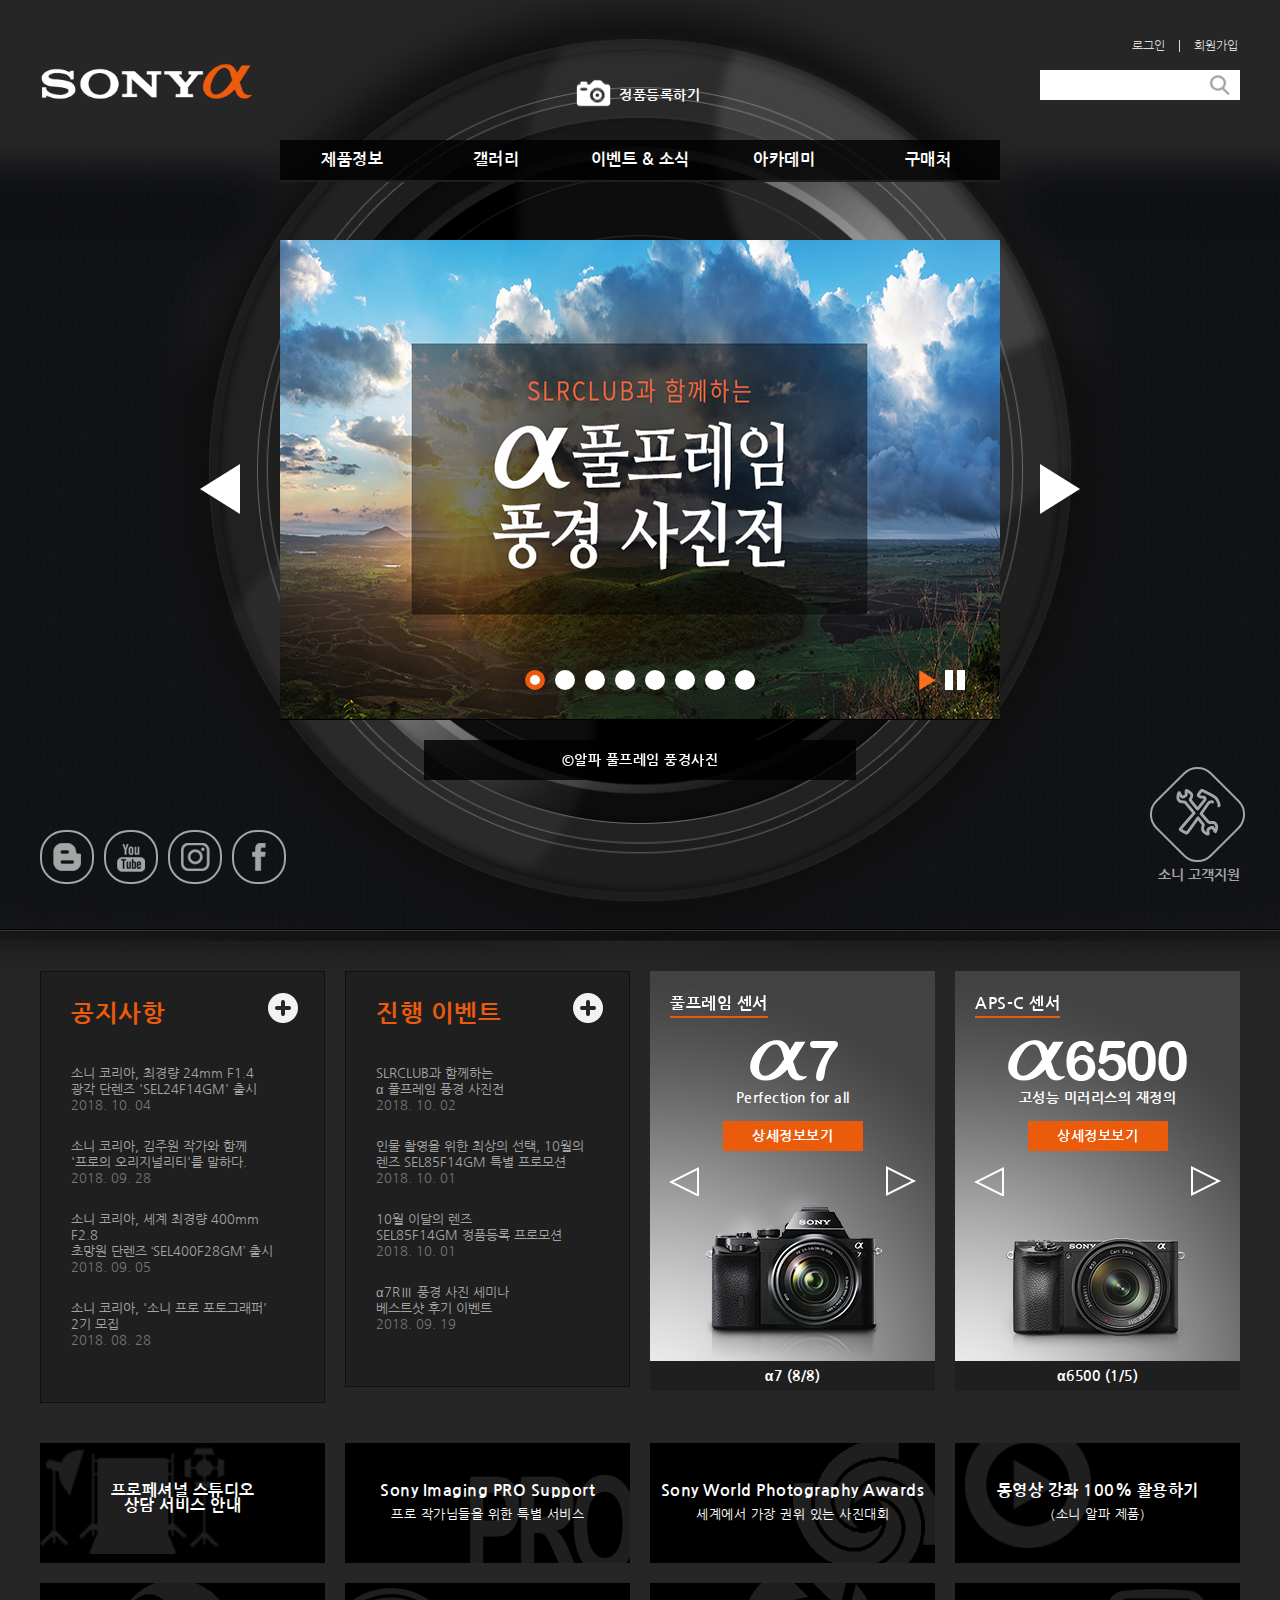
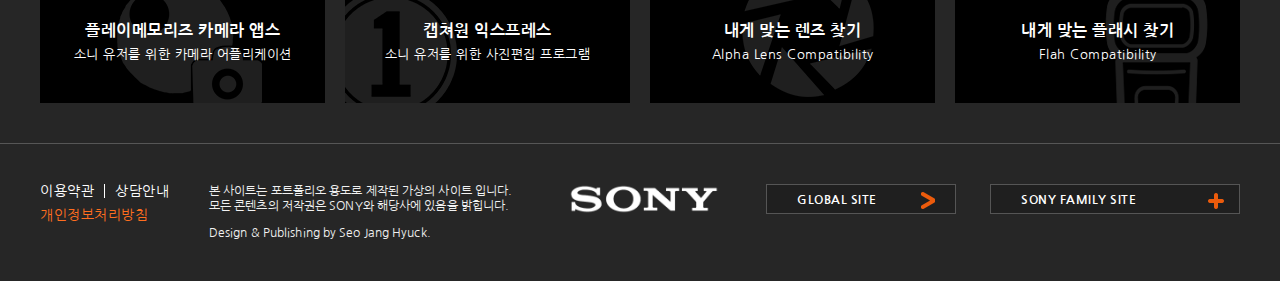
==== commit eb4e4f28: "no message" ====
--- a/index.html
+++ b/index.html
@@ -337,7 +337,7 @@
             </div>
             <div class="s_csbanner">
                 <h2 class="s_blind">풀프레임 센서 제품</h2>
-                <h3>풀프레임 센서</h3>
+                <h3>APS-C 센서</h3>
                 <div class="s_csimg">
                     <div>
                         <img src="img/main/product/c_banner1.jpg" title="α6500 (1/5)">
--- a/css/res_main.css
+++ b/css/res_main.css
@@ -346,7 +346,7 @@
         font-size: 3.6vw;
     }
     .s_fsbanner:hover .s_fsimg>div:before, .s_csbanner:hover .s_csimg>div:before{
-        border: 2px solid #eb5b0c;
+        border: 3px solid #eb5b0c;
     }
     .s_mcon1 .bx-wrapper img{
         height: calc((100vw - 30px)/4*3);
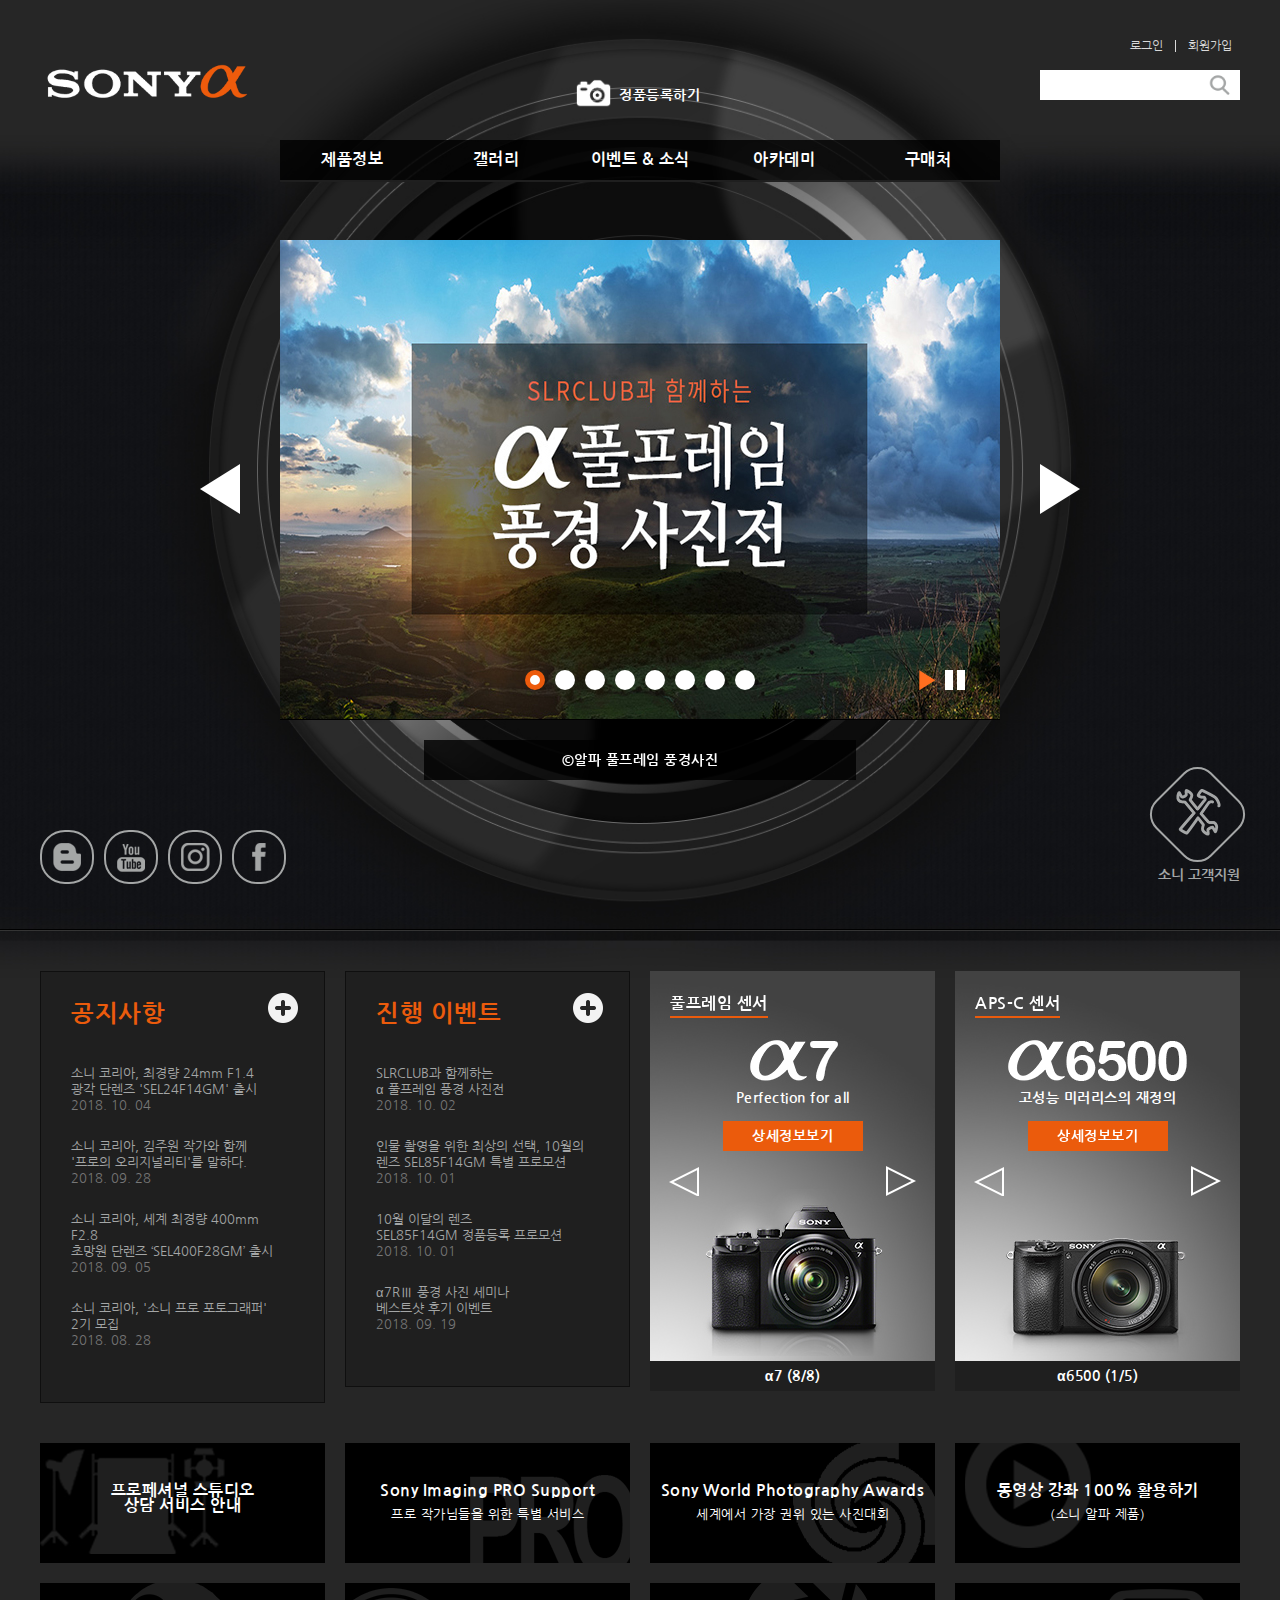
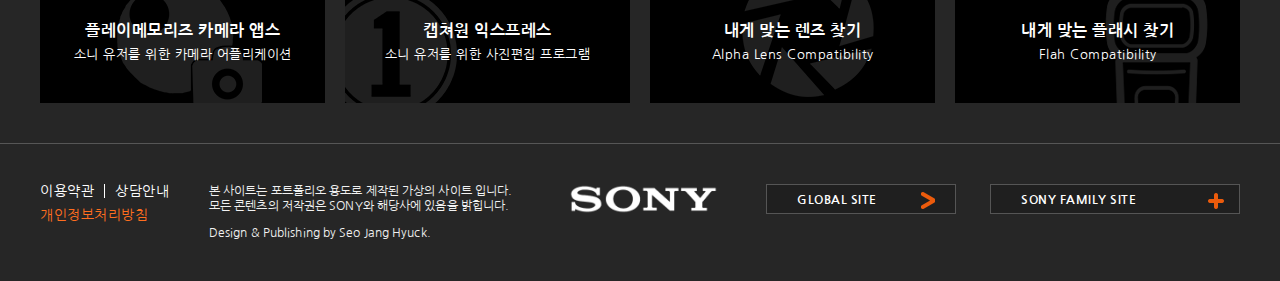
==== commit 0a823a66: "no message" ====
--- a/index.html
+++ b/index.html
@@ -21,6 +21,7 @@
     <link rel="manifest" href="favicon/site.webmanifest">
 
     <!--[if lt IE 9]>
+    <link href="css/ie8.css" rel="stylesheet">
     <script src="js/html5.js"></script>
     <script src="js/selector.js"></script>
     <![endif]-->
--- a/css/common.css
+++ b/css/common.css
@@ -61,7 +61,6 @@
     margin-top: 22px;
     background: url(../img/common/main_logo.png) no-repeat center center;
     background-size: contain;
-    background-size: cover;
     text-indent: -9999px;
 }
 .s_hd_logo>a{
@@ -73,8 +72,7 @@
 /* Product Register */
 .s_hd_pr{
     float: left;
-    width: 125px;
-    width: 130px;
+    width: 140px;
     margin-top: 38px;
     margin-left: 320px;
 }
@@ -113,14 +111,14 @@
     margin-bottom: 18px;
 }
 .s_login>ul{
-    padding-left: 92px;
+    padding-left: 90px;
     line-height: 12px;
 }
 .s_login>ul>li:nth-of-type(1){
     float: left;
-    padding-right: 14px;
+    padding-right: 12px;
     border-right: 1px solid #d9d9d9;
-    margin-right: 14px;
+    margin-right: 12px;
 }
 .s_login>ul>li:nth-of-type(2){
     float: left;
@@ -283,7 +281,7 @@
     height: 30px;
     margin-right: 48px;
     background: url(../img/common/sub_logo.png) no-repeat;
-    background-size: cover;
+    background-size: contain;
 }
 
 /* Global Site */
--- a/css/main.css
+++ b/css/main.css
@@ -90,7 +90,6 @@
     transform: rotateZ(-315deg);
 }
 
-
 /* Main Content */
 #s_mc{
     padding-top: 40px;
--- a/css/res_main.css
+++ b/css/res_main.css
@@ -374,40 +374,6 @@
         height: 5vw;
         background-size: cover;
     }
-    /* .s_mcon1>.s_fsbanner, .s_mcon1>.s_csbanner{
-        width: calc((100vw - 30px)/2);
-        height: calc((100vw - 30px)/4*3);
-        margin-right: 0px;
-    }
-    .s_fsbanner:hover:before, .s_fsbanner:focus:before, .s_csbanner:hover:before, .s_csbanner:focus:before{
-        border: 3px solid #eb5b0c;
-    }
-    .s_fsbanner>h3, .s_csbanner>h3{
-        
-    }
-    .s_fsb_kw, .s_csb_kw{
-        top: 30%;
-    }
-    .s_fsb_kw>label, .s_csb_kw>label{
-        font-size: 2.8vw;
-        letter-spacing: 0px;
-    }
-    .s_fs_detail, .s_cs_detail{
-        top: 40%;
-    }
-    .s_fs_detail>label>a, .s_cs_detail>label>a{
-        width: 60%;
-    }
-    .s_fs_detail>label>a, .s_cs_detail>label>a, .s_fsb_info>label, .s_csb_info>label{
-        height: 5.6vw;
-        line-height: 5.6vw;
-        font-size: 2.8vw;
-    }
-    .s_fsb_direction>label, .s_csb_direction>label{
-        width: 5vw;
-        height: 5vw;
-        background-size: cover;
-    } */
     /* Content 2 */
     .s_mcon2{
         margin: 10px 0px 0px;
--- a/css/ie8.css
+++ b/css/ie8.css
@@ -0,0 +1,10 @@
+@charset "utf-8";
+.s_hd_logo{
+ background-image: url(../img/common/p_main_logo.png);
+}
+.s_ft_logo{
+    background-image: url(../img/common/sub_logo.png);
+}
+#s_lnb>a{
+    background-image: url(../sub/img/p_sub_local_search.png);
+}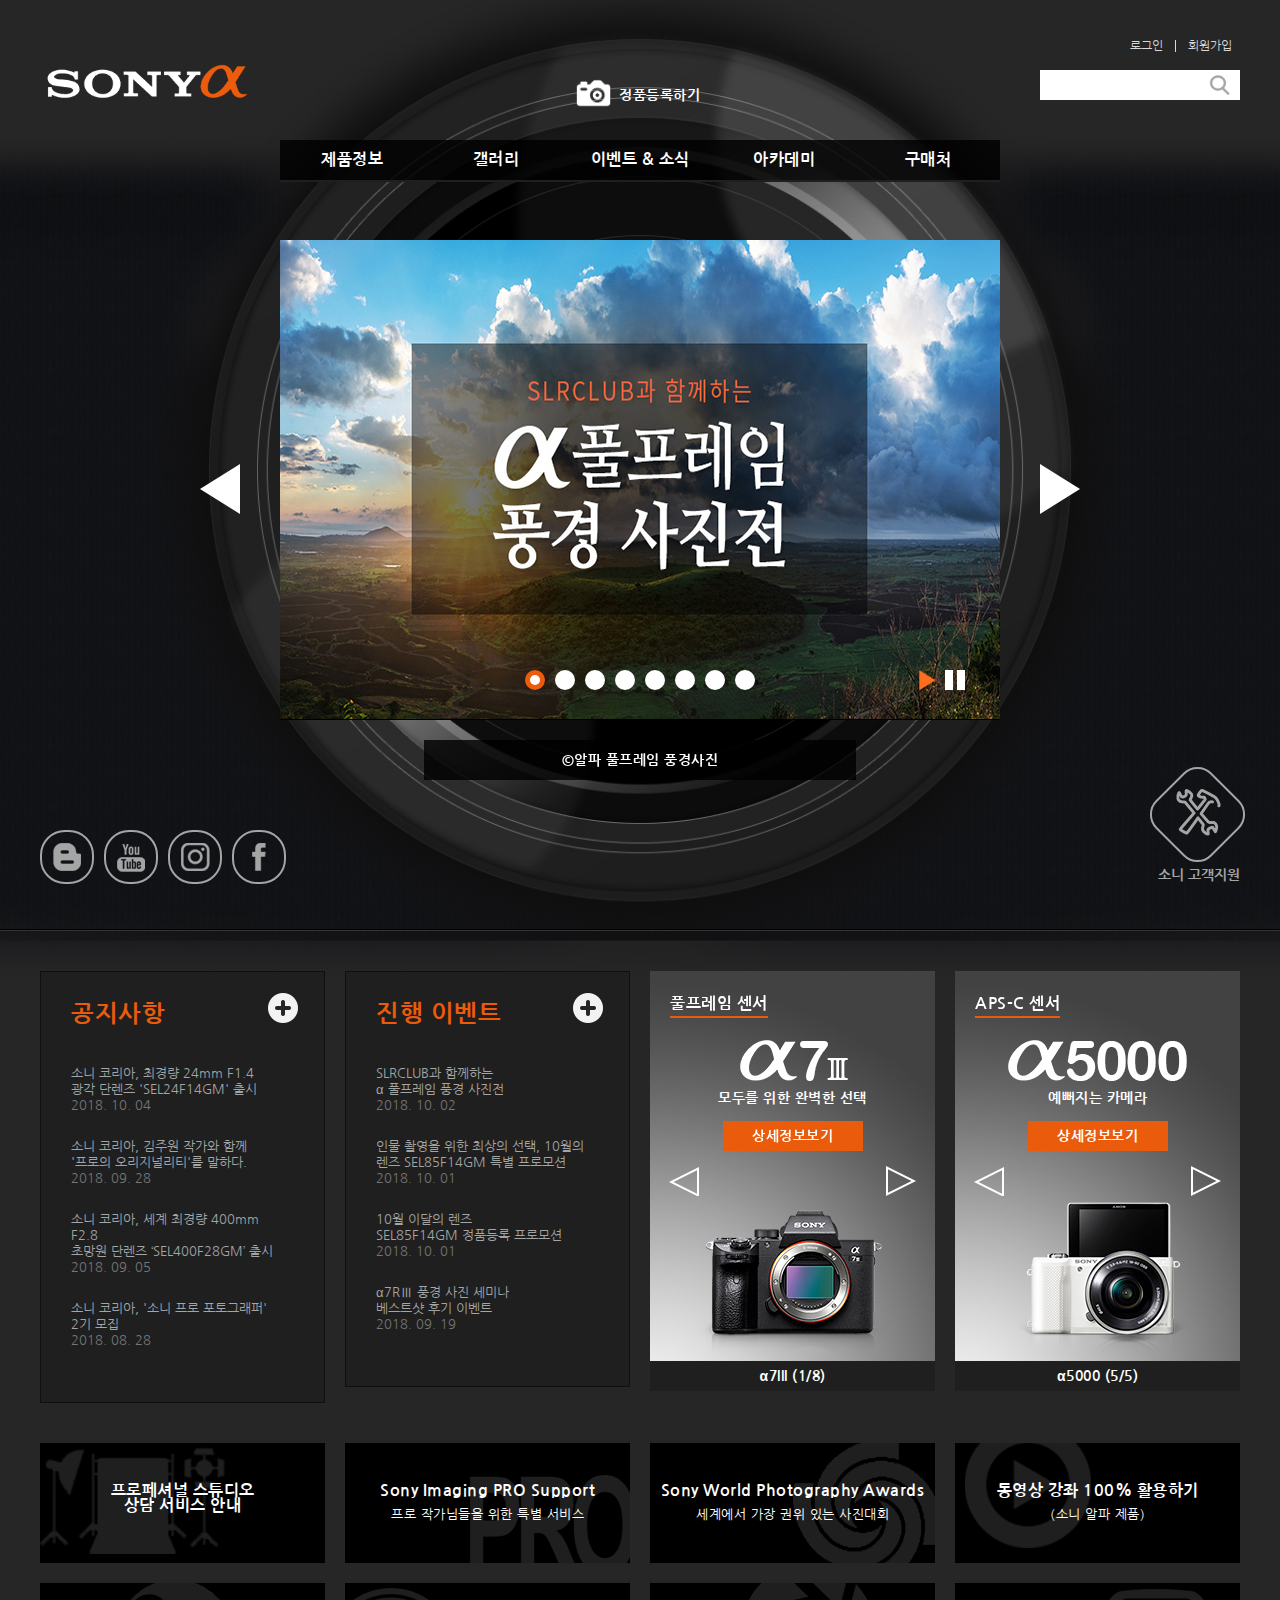
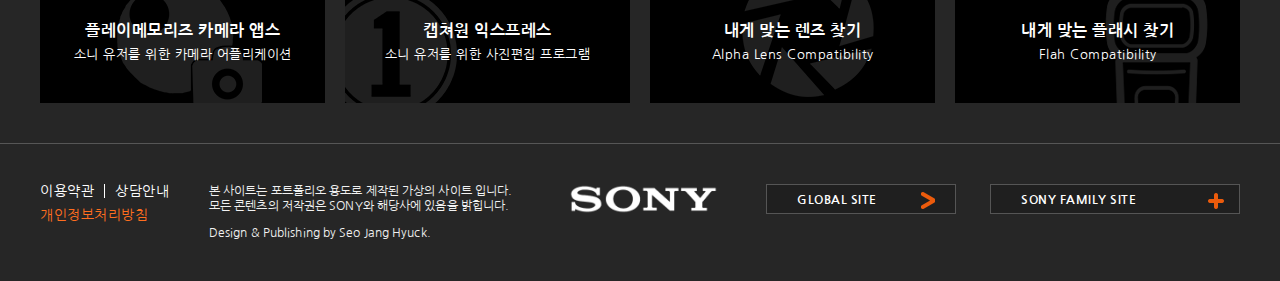
==== commit 6960dca5: "no message" ====
--- a/index.html
+++ b/index.html
@@ -8,6 +8,7 @@
     <meta name="viewport" content="width=device-width, initial-scale=1.0, minimum-scale=1.0, maximum-scale=1.0, user-scalable=no">
     <meta name="msapplication-TileColor" content="#eb5b0c">
     <meta name="theme-color" content="#ffffff">
+    
     <link href="https://fonts.googleapis.com/css?family=Nanum+Gothic" rel="stylesheet">
     <link href="css/normalize.css" rel="stylesheet">
     <link href="css/jquery.bxslider.css" rel="stylesheet">
@@ -73,8 +74,8 @@
                     <a href="#"><span>제품정보</span></a>
                     <div class="s_gnb2">
                         <ul class="s_clear">
+                            <li><a href="/sub/content1_1.html">미러리스</a></li>
                             <li><a href="#">DSLR</a></li>
-                            <li><a href="/sub/content1_2.html">미러리스</a></li>
                             <li><a href="#">렌즈</a></li>
                             <li><a href="#">액세서리</a></li>
                         </ul>
@@ -132,8 +133,8 @@
                         <a href="#"><span>제품정보</span></a>
                         <div class="s_mgnb2">
                             <ul>
+                                <li><a href="/sub/content1_1.html">미러리스</a></li>
                                 <li><a href="#">DSLR</a></li>
-                                <li><a href="/sub/content1_2.html">미러리스</a></li>
                                 <li><a href="#">렌즈</a></li>
                                 <li><a href="#">액세서리</a></li>
                             </ul>
--- a/css/res_common.css
+++ b/css/res_common.css
@@ -34,6 +34,9 @@
     content: "";
     bottom: 12px;
 }
+.s_mgnb_btn.s_mgnb_a{
+    position: fixed;
+}
 .s_mgnb_btn.s_mgnb_a:before{
     left: 14px;
     width: 27px;
@@ -52,12 +55,13 @@
     transform-origin: left bottom;
 }
 .s_mgnb_con{
-    position: absolute;
+    overflow-y: scroll;
+    position: fixed;
     top: 0px;
     left: calc(-25vw - 10px);
     width: 25vw;
-    height: 100%;
-    padding-top: 100px;
+    height: 100vh;
+    padding-top: 12.5vw;
     border-right: 1px solid #000;
     box-sizing: border-box;
     z-index: 9970;
@@ -192,9 +196,8 @@
     /* Footer */
     #s_ft{
         position: relative;
-        padding-top: 4.2vw;
-        margin-top: 4.2vw;
-        margin-bottom: 4.2vw;
+        padding: 4.2vw 0px;
+        margin: 4.2vw 0px 0px 0px;
     }
     .s_ft_con>:nth-child(n){
         float: none;
@@ -353,8 +356,8 @@
     /* Footer */
     #s_ft{
         position: relative;
-        padding-top: 20px;
-        margin: 20px 0px;
+        padding: 20px 0px;
+        margin: 20px 0px 0px 0px;
     }
     .s_ft_con>:nth-child(n){
         float: none;
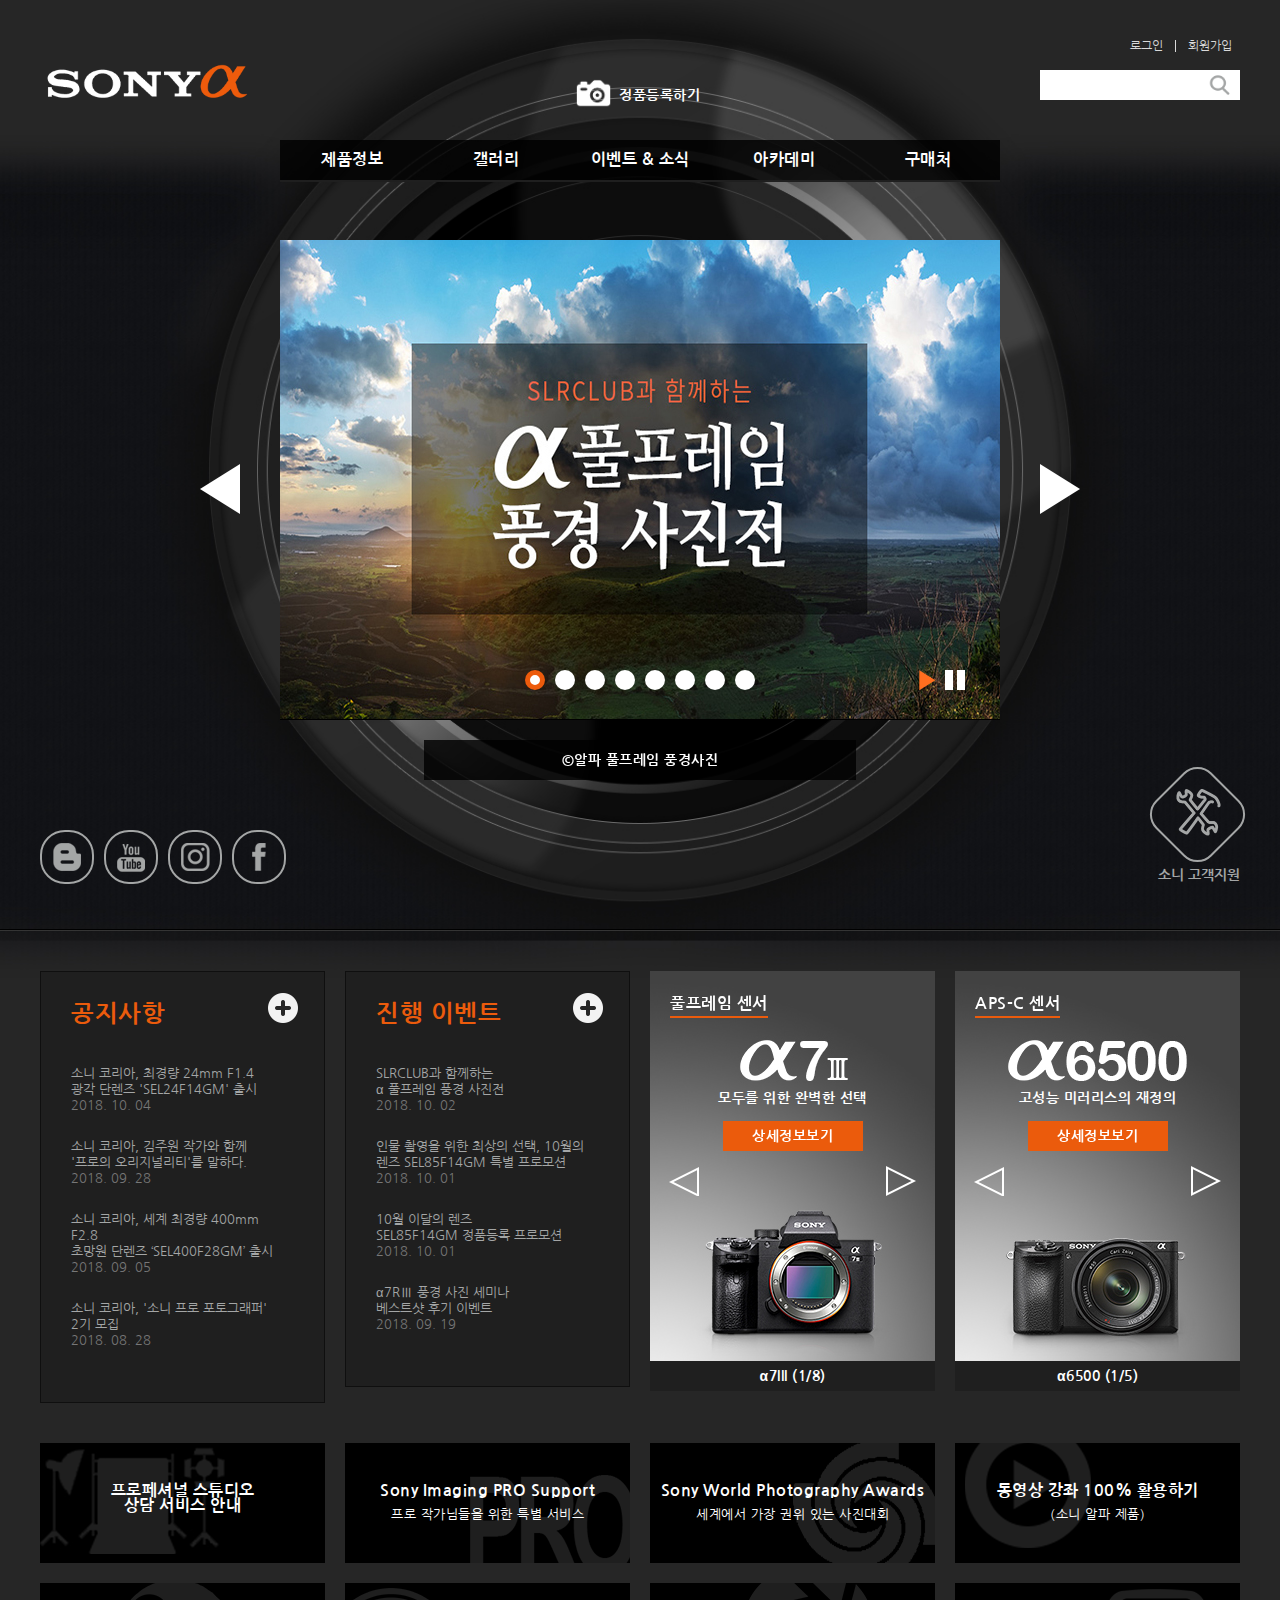
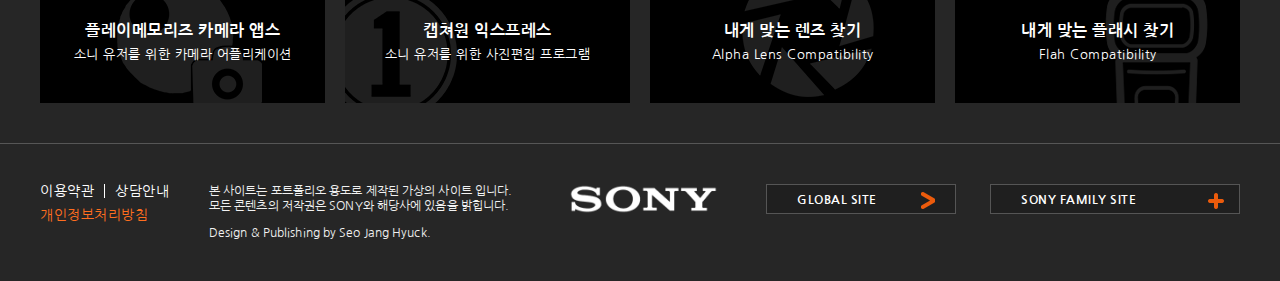
==== commit c747a0c9: "no message" ====
--- a/index.html
+++ b/index.html
@@ -3,6 +3,7 @@
 <head>
     <title>소니코리아 알파</title>
     <meta charset="UTF-8">
+    <meta http-equiv="X-UA-Compatible" content="IE=edge">
     <meta name="description" content="소니 알파 카메라와 FE렌즈 안내, 다양한 이벤트, 아카데미 수강신청 등 다양한 컨텐츠를 만나실 수 있습니다.">
     <meta name="keywords" content="소니코리아 알파, 소니 알파, 알파, 제품정보, 갤러리, 이벤트, 알파 아카데미">
     <meta name="viewport" content="width=device-width, initial-scale=1.0, minimum-scale=1.0, maximum-scale=1.0, user-scalable=no">
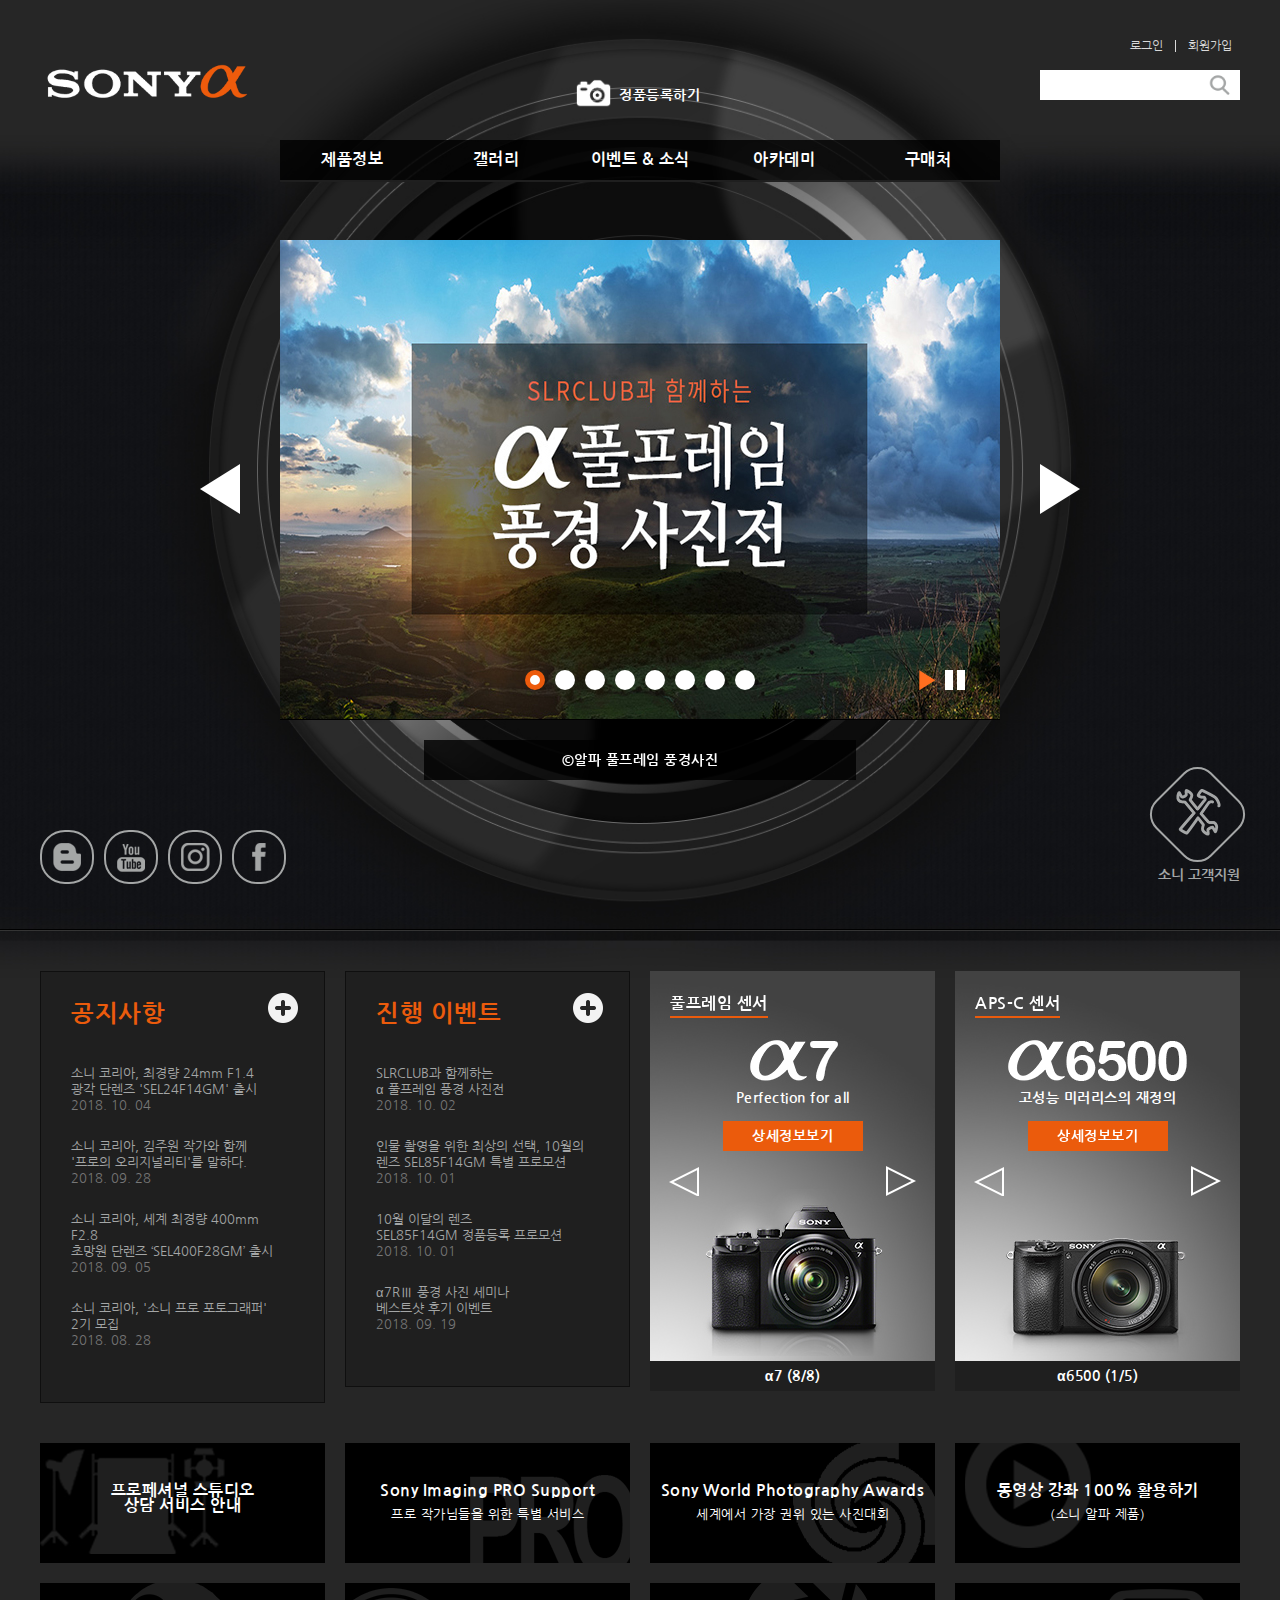
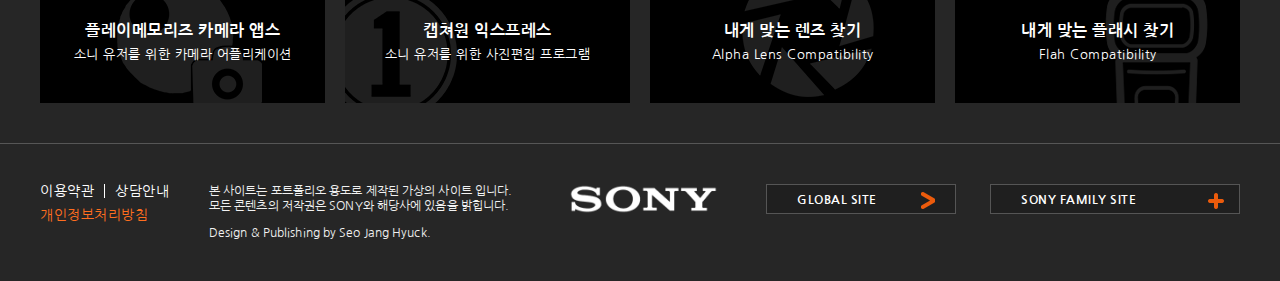
==== commit 41230354: "no message" ====
--- a/index.html
+++ b/index.html
@@ -44,9 +44,9 @@
     <!--  Header  -->
     <header id="s_hd">
         <div class="s_mhd s_clear s_center">
-            <h1 class="s_hd_logo"><a href="/">소니 알파</a></h1>
+            <h1 class="s_hd_logo"><a href="#">소니 알파</a></h1>
             <div class="s_hd_pr">
-                <img src="img/common/camera_icon.png" alt="카메라 아이콘">
+                <img src="img/common/camera_icon.png" alt="카메라 icon">
                 <a href="#">정품등록하기</a>
             </div>
             <div class="s_hd_ls">
@@ -62,7 +62,7 @@
                             <legend class="s_blind">검색창</legend>
                             <label for="s_stext" class="s_blind">검색어 입력</label>
                             <input id="s_stext" type="text" title="검색어 입력">
-                            <input type="image" src="img/common/search_icon.png" alt="검색 아이콘">
+                            <input type="image" src="img/common/search_icon.png" alt="검색 icon">
                         </fieldset>
                     </form>
                 </div>
@@ -75,7 +75,7 @@
                     <a href="#"><span>제품정보</span></a>
                     <div class="s_gnb2">
                         <ul class="s_clear">
-                            <li><a href="/sub/content1_1.html">미러리스</a></li>
+                            <li><a href="sub/content1_1.html">미러리스</a></li>
                             <li><a href="#">DSLR</a></li>
                             <li><a href="#">렌즈</a></li>
                             <li><a href="#">액세서리</a></li>
@@ -134,7 +134,7 @@
                         <a href="#"><span>제품정보</span></a>
                         <div class="s_mgnb2">
                             <ul>
-                                <li><a href="/sub/content1_1.html">미러리스</a></li>
+                                <li><a href="sub/content1_1.html">미러리스</a></li>
                                 <li><a href="#">DSLR</a></li>
                                 <li><a href="#">렌즈</a></li>
                                 <li><a href="#">액세서리</a></li>
@@ -197,7 +197,7 @@
                             <legend class="s_blind">검색창</legend>
                             <label for="s_mstext" class="s_blind">검색어 입력</label>
                             <input id="s_mstext" type="text" title="검색어 입력">
-                            <input type="image" src="img/common/search_icon.png" alt="검색 아이콘">
+                            <input type="image" src="img/common/search_icon.png" alt="검색 icon">
                         </fieldset>
                     </form>
                 </div>
@@ -234,7 +234,7 @@
             </section>
             <div class="s_custom">
                 <a href="#">
-                    <img src="img/main/custom_icon_ms.png" alt="소니 고객지원 아이콘">
+                    <img src="img/main/custom_icon_ms.png" alt="소니 고객지원 icon">
                     <p>소니 고객지원</p>
                 </a>
             </div>
@@ -373,55 +373,55 @@
         <section class="s_mcon2 s_clear s_center">
             <div class="s_box">
                 <a href="#">
-                    <img src="img/main/con_icon/studio_icon.png" alt="스튜디오 아이콘">
+                    <img src="img/main/con_icon/studio_icon.png" alt="스튜디오 icon">
                     <h2>프로페셔널 스튜디오<br>상담 서비스 안내</h2>
                 </a>
             </div>
             <div class="s_box">
                 <a href="#">
-                    <img src="img/main/con_icon/pro_icon.png" alt="프로 아이콘">
+                    <img src="img/main/con_icon/pro_icon.png" alt="프로 icon">
                     <h2>Sony Imaging <br>PRO Support</h2>
                     <p>프로 작가님들을 위한 <br>특별 서비스</p>
                 </a>
             </div>
             <div class="s_box">
                 <a href="#">
-                    <img src="img/main/con_icon/award_icon.png" alt="소니 사진대회 로고 아이콘">
+                    <img src="img/main/con_icon/award_icon.png" alt="소니 사진대회 로고 icon">
                     <h2>Sony World <br>Photography Awards</h2>
                     <p>세계에서 가장 권위 있는 <br>사진대회</p>
                 </a>
             </div>
             <div class="s_box">
                 <a href="#">
-                    <img src="img/main/con_icon/player_icon.png" alt="동영상 아이콘">
+                    <img src="img/main/con_icon/player_icon.png" alt="동영상 icon">
                     <h2>동영상 강좌 <br>100&#37; 활용하기</h2>
                     <p>&#40;소니 알파 제품&#41;</p>
                 </a>
             </div>
             <div class="s_box">
                 <a href="#">
-                    <img src="img/main/con_icon/camera_app_icon.png" alt="플레이메모리즈 로고 아이콘">
+                    <img src="img/main/con_icon/camera_app_icon.png" alt="플레이메모리즈 로고 icon">
                     <h2>플레이메모리즈 <br>카메라 앱스</h2>
                     <p>소니 유저를 위한 <br>카메라 어플리케이션</p>
                 </a>
             </div>
             <div class="s_box">
                 <a href="#">
-                    <img src="img/main/con_icon/capone_icon.png" alt="캡쳐원 로고 아이콘">
+                    <img src="img/main/con_icon/capone_icon.png" alt="캡쳐원 로고 icon">
                     <h2>캡쳐원 익스프레스</h2>
                     <p>소니 유저를 위한 <br>사진편집 프로그램</p>
                 </a>
             </div>
             <div class="s_box">
                 <a href="#">
-                    <img src="img/main/con_icon/lens_icon.png" alt="렌즈 아이콘">
+                    <img src="img/main/con_icon/lens_icon.png" alt="렌즈 icon">
                     <h2>내게 맞는 렌즈 찾기</h2>
                     <p>Alpha Lens Compatibility</p>
                 </a>
             </div>
             <div class="s_box">
                 <a href="#">
-                    <img src="img/main/con_icon/flash_icon.png" alt="플레시 아이콘">
+                    <img src="img/main/con_icon/flash_icon.png" alt="플레시 icon">
                     <h2>내게 맞는 플래시 찾기</h2>
                     <p>Flah Compatibility</p>
                 </a>
@@ -449,7 +449,7 @@
             <div class="s_ghome">
                 <a href="#">
                     <p>GLOBAL SITE</p>
-                    <img  src="img/common/go_arrow_icon.png" alt="이동하기 아이콘">
+                    <img  src="img/common/go_arrow_icon.png" alt="이동하기 icon">
                 </a>
             </div>
             <div class="s_family">
--- a/css/common.css
+++ b/css/common.css
@@ -57,16 +57,14 @@
 .s_hd_logo{
     float: left;
     width: 213px;
+    margin-top: 22px;
+    text-indent: -9999px;
+}
+.s_hd_logo>a{
+    display: block;
     height: 39px;
-    margin-top: 22px;
     background: url(../img/common/main_logo.png) no-repeat center center;
     background-size: contain;
-    text-indent: -9999px;
-}
-.s_hd_logo>a{
-    display: block;
-    width: 100%;
-    height: 100%;
 }
 
 /* Product Register */
--- a/css/res_common.css
+++ b/css/res_common.css
@@ -171,6 +171,8 @@
         float: none;
         margin: 0px auto;
         width: 21vw;
+    }
+    .s_hd_logo>a{
         height: 4vw;
     }
     .s_hd_pr{
@@ -333,6 +335,9 @@
         width: 40vw;
         height: 100%;
     }
+    .s_hd_logo>a{
+        height: 100%;
+    }
     .s_hd_pr{
         float: none;
         position: absolute;
